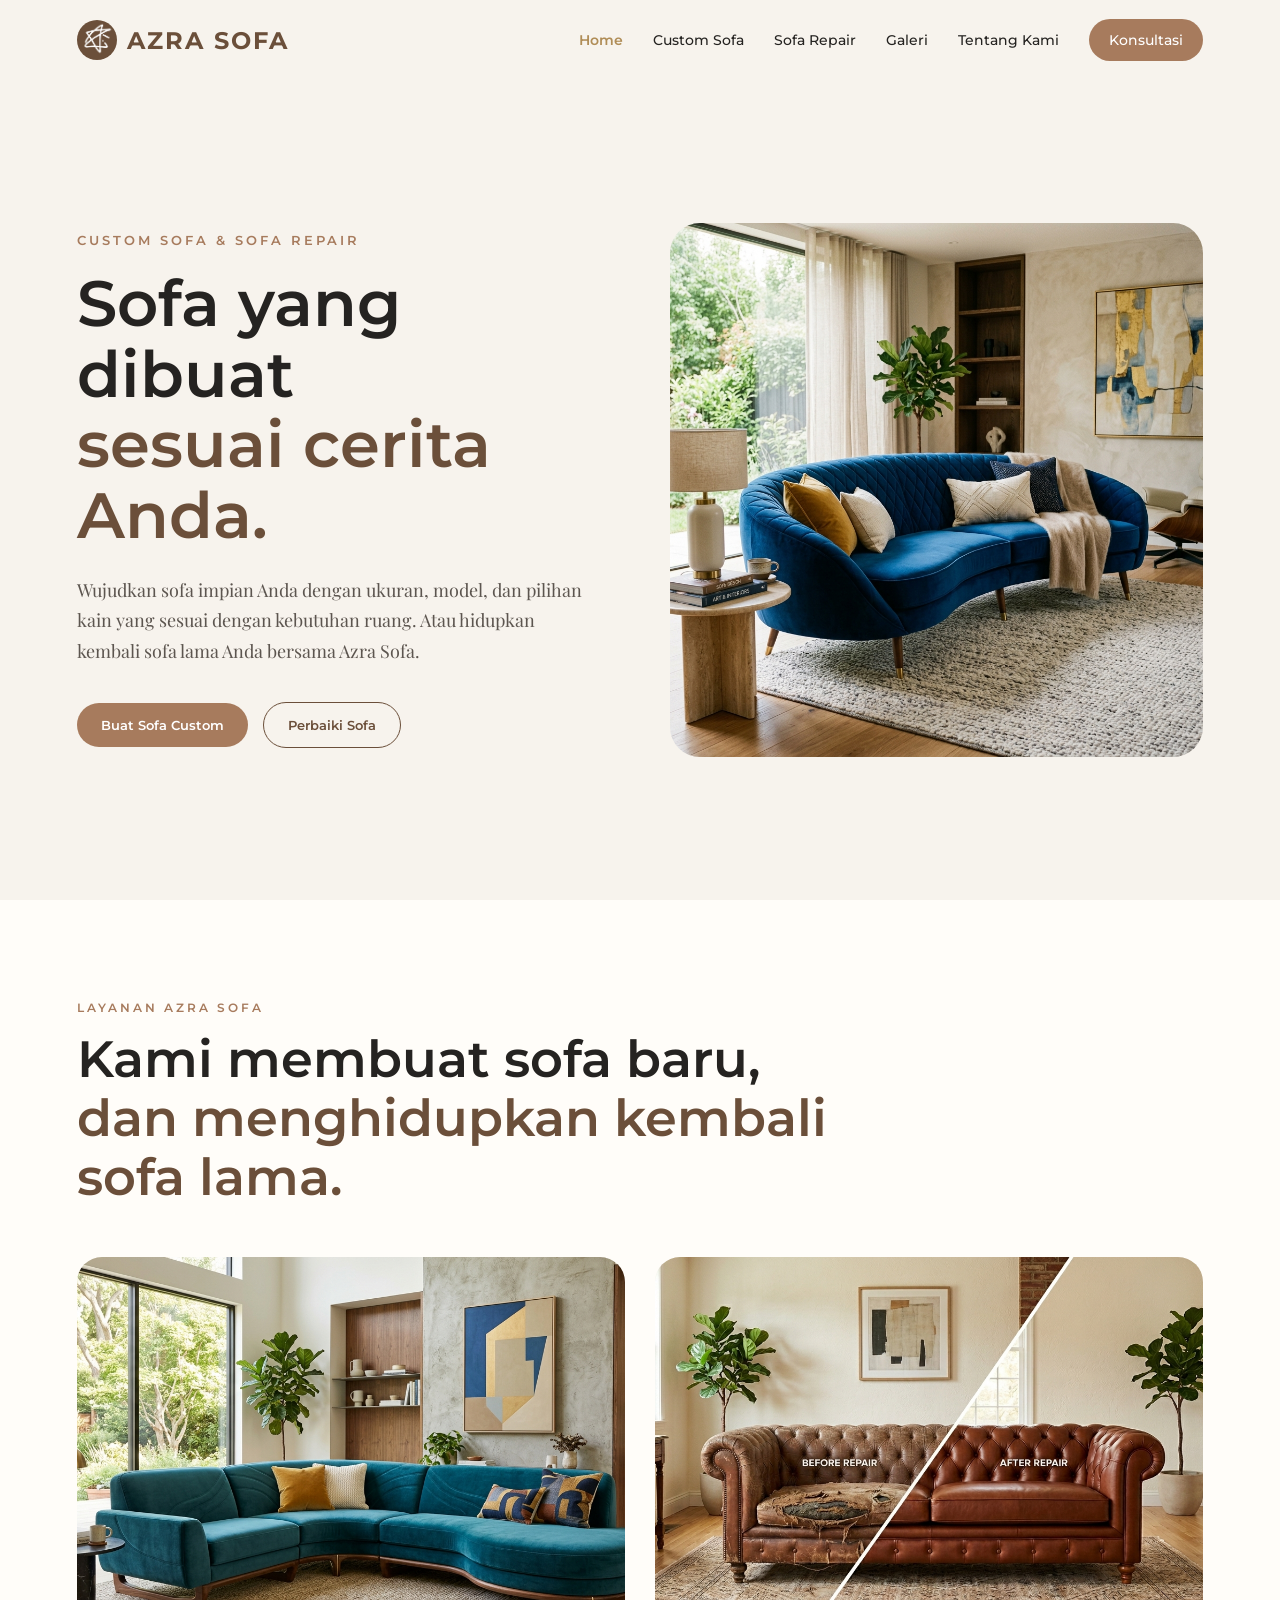
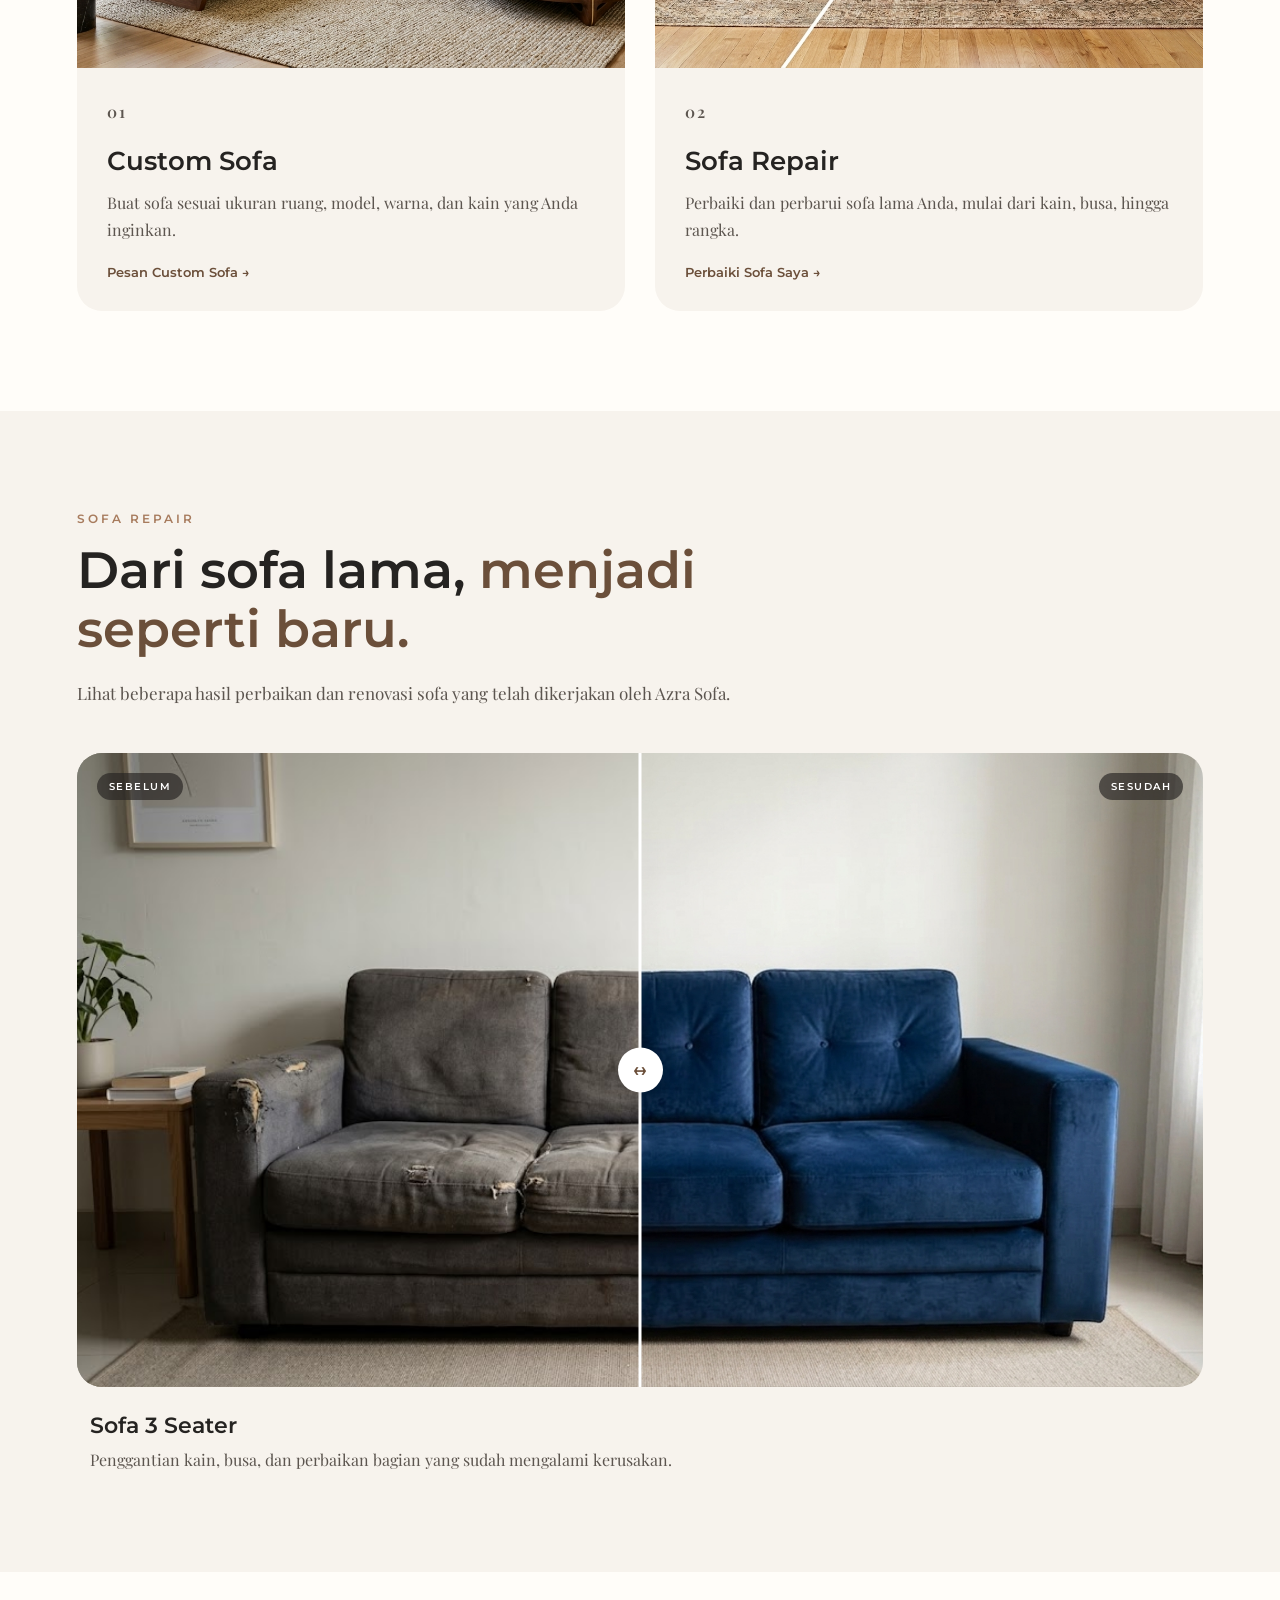
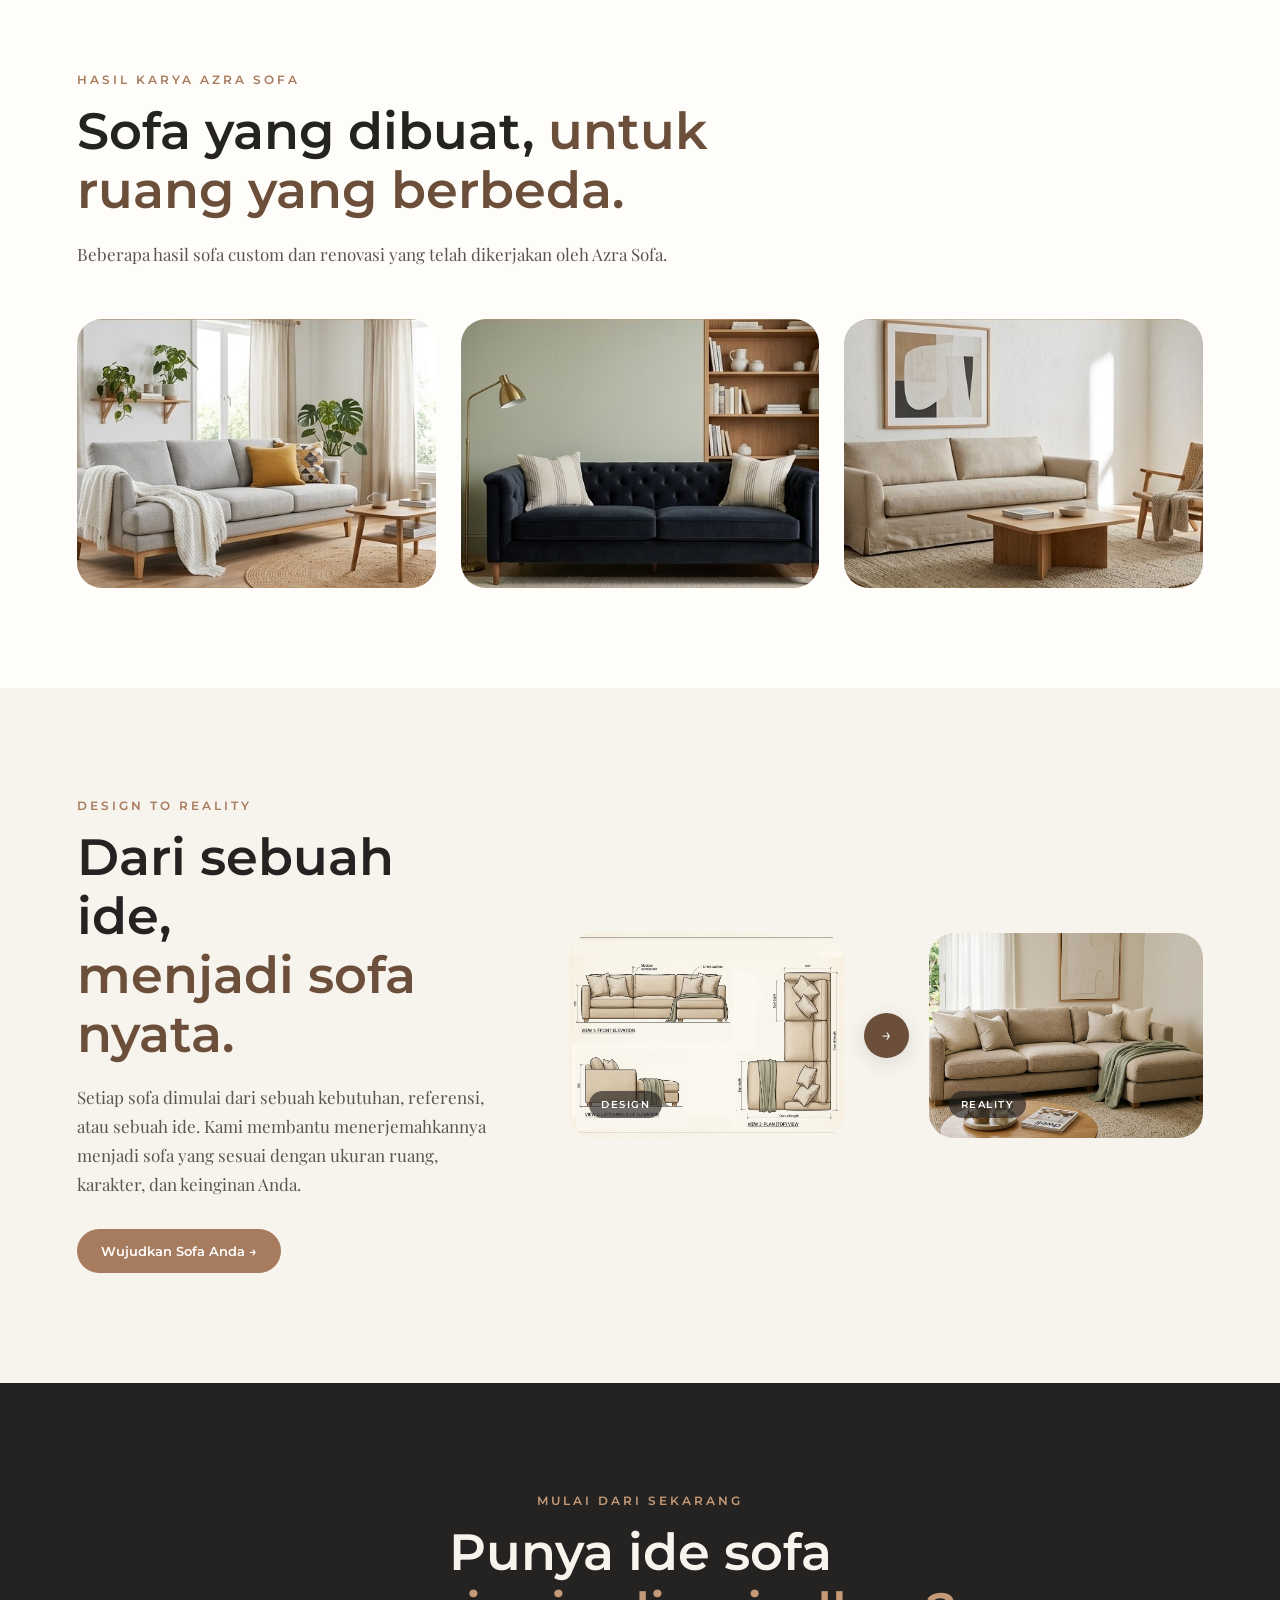
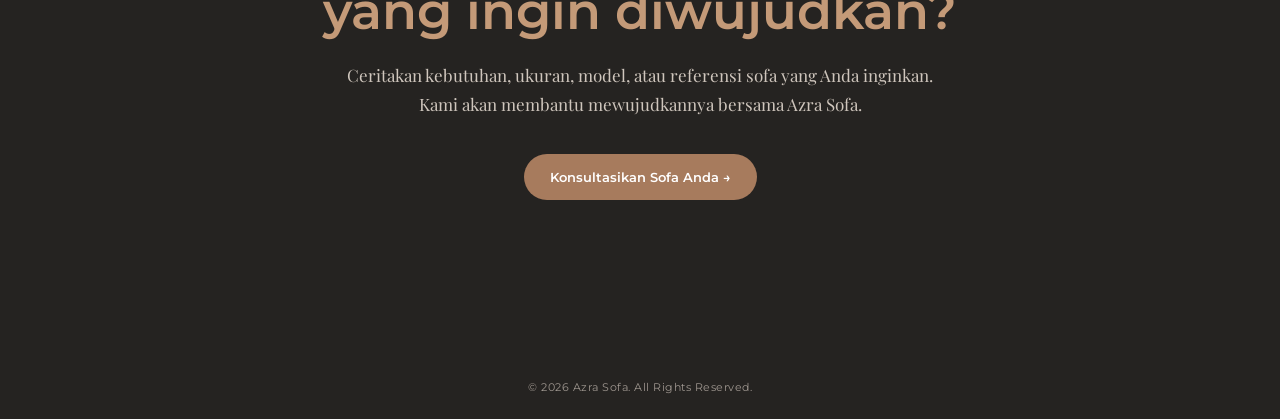
==== index.html @ 30b4fbf3 "Initial commit - Azra Sofa Web" ====
<!doctype html>
<html lang="en" data-bs-theme="dark">

<head>
    <meta charset="utf-8">
    <meta name="viewport" content="width=device-width, initial-scale=1">
    <title>AZRA SOFA</title>
    <link rel="preconnect" href="https://fonts.googleapis.com">
    <link rel="preconnect" href="https://fonts.gstatic.com" crossorigin>

    <link
        href="https://fonts.googleapis.com/css2?family=Montserrat:wght@400;500;600;700&family=Playfair+Display:wght@400;500;600&display=swap"
        rel="stylesheet">

    <link rel="stylesheet" href="css/style.css">
</head>

<body>
    <!-- Navigation Bar Start -->
    <nav class="navbar">

        <a href="index.html" class="logo">
            <img src="assets/image/logo/Azra Sofa logo.png" alt="AZRA SOFA Logo">
            AZRA SOFA
        </a>

        <div class="nav-menu">

            <a href="index.html">Home</a>

            <a href="custom.html">Custom Sofa</a>

            <a href="repair.html">Sofa Repair</a>

            <a href="gallery.html">Galeri</a>

            <a href="about.html">Tentang Kami</a>

            <a href="contact.html" class="btn-konsultasi">
                Konsultasi
            </a>

        </div>

        <button class="menu-toggle" aria-label="Buka menu">
            <span></span>
            <span></span>
            <span></span>
        </button>

    </nav>
    <!-- Navigation Bar End -->

    <!-- Content Start -->

    <!-- Hero SectionS tart -->
    <section class="hero">

        <div class="hero-content">

            <p class="hero-subtitle">CUSTOM SOFA & SOFA REPAIR</p>

            <h1>
                Sofa yang dibuat
                <span>sesuai cerita Anda.</span>
            </h1>

            <p class="hero-description">
                Wujudkan sofa impian Anda dengan ukuran, model,
                dan pilihan kain yang sesuai dengan kebutuhan ruang.
                Atau hidupkan kembali sofa lama Anda bersama Azra Sofa.
            </p>

            <div class="hero-buttons">
                <a href="custom.html" class="btn-primary">Buat Sofa Custom</a>
                <a href="repair.html" class="btn-secondary">Perbaiki Sofa</a>
            </div>

        </div>

        <div class="hero-image">
            <img src="assets/image/hero/hero1.jpg" alt="Sofa Custom Azra Sofa">
        </div>

    </section>
    <!-- Hero Section End -->

    <!-- Services Section Start -->

    <section class="services">

        <div class="services-heading">
            <p class="section-label">LAYANAN AZRA SOFA</p>

            <h2>
                Kami membuat sofa baru,
                <span>dan menghidupkan kembali sofa lama.</span>
            </h2>
        </div>

        <div class="services-container">

            <div class="service-card">
                <div class="service-image">
                    <img src="assets/image/custom-sofa/custom1.jpg" alt="Sofa Custom Azra Sofa">
                </div>

                <div class="service-content">
                    <p class="service-number">01</p>

                    <h3>Custom Sofa</h3>

                    <p>
                        Buat sofa sesuai ukuran ruang, model,
                        warna, dan kain yang Anda inginkan.
                    </p>

                    <a href="custom.html">Pesan Custom Sofa →</a>
                </div>
            </div>


            <div class="service-card">
                <div class="service-image">
                    <img src="assets/image/repair-sofa/repair1.jpg" alt="Perbaikan Sofa Azra Sofa">
                </div>

                <div class="service-content">
                    <p class="service-number">02</p>

                    <h3>Sofa Repair</h3>

                    <p>
                        Perbaiki dan perbarui sofa lama Anda,
                        mulai dari kain, busa, hingga rangka.
                    </p>

                    <a href="repair.html">Perbaiki Sofa Saya →</a>
                </div>
            </div>

        </div>

    </section>

    <!-- Services Section End -->

    <!-- Repair Section Start -->

    <section class="before-after">

        <div class="before-after-heading">

            <p class="section-label">SOFA REPAIR</p>

            <h2>
                Dari sofa lama,
                <span>menjadi seperti baru.</span>
            </h2>

            <p>
                Lihat beberapa hasil perbaikan dan renovasi
                sofa yang telah dikerjakan oleh Azra Sofa.
            </p>

        </div>


        <div class="before-after-container">

            <!-- Ukuran Foto 1024x570 -->
            <div class="before-after-slider">

                <!-- AFTER -->
                <img src="assets/image/repair-sofa/after/after1.jpg" alt="Sofa setelah diperbaiki" class="after-image">

                <!-- BEFORE -->
                <div class="before-image-container">

                    <img src="assets/image/repair-sofa/before/before1.jpg" alt="Sofa sebelum diperbaiki"
                        class="before-image">

                </div>

                <div class="before-label">
                    SEBELUM
                </div>

                <div class="after-label">
                    SESUDAH
                </div>

                <div class="slider-line">

                    <div class="slider-button">
                        ↔
                    </div>

                </div>

            </div>

            <div class="before-after-info">

                <h3>Sofa 3 Seater</h3>

                <p>
                    Penggantian kain, busa, dan perbaikan bagian
                    yang sudah mengalami kerusakan.
                </p>

            </div>

    </section>

    <!-- Repair Section End -->

    <!-- Portfolio Section Start -->

    <section class="portfolio">

        <div class="portfolio-heading">

            <p class="section-label">HASIL KARYA AZRA SOFA</p>

            <h2>
                Sofa yang dibuat,
                <span>untuk ruang yang berbeda.</span>
            </h2>

            <p>
                Beberapa hasil sofa custom dan renovasi
                yang telah dikerjakan oleh Azra Sofa.
            </p>

        </div>


        <div class="portfolio-container">

            <div class="portfolio-item">
                <img src="assets/image/portofolio/sofa1.jpg" alt="Sofa custom Azra Sofa">
            </div>

            <div class="portfolio-item">
                <img src="assets/image/portofolio/sofa2.jpg" alt="Sofa custom Azra Sofa">
            </div>

            <div class="portfolio-item">
                <img src="assets/image/portofolio/sofa3.jpg" alt="Sofa custom Azra Sofa">
            </div>

        </div>

        <!-- Portfolio Lightbox -->
        <div class="portfolio-lightbox">

            <button class="lightbox-close">&times;</button>

            <button class="lightbox-prev">&#10094;</button>

            <img class="lightbox-image" src="" alt="">

            <button class="lightbox-next">&#10095;</button>

        </div>
    </section>

    <!-- Portfolio Section End -->

    <!-- Design to Reality Section Start -->

    <section class="reality">

        <div class="reality-content">

            <p class="section-label">
                DESIGN TO REALITY
            </p>

            <h2>
                Dari sebuah ide,
                <span>menjadi sofa nyata.</span>
            </h2>

            <p class="reality-description">
                Setiap sofa dimulai dari sebuah kebutuhan, referensi,
                atau sebuah ide. Kami membantu menerjemahkannya menjadi
                sofa yang sesuai dengan ukuran ruang, karakter,
                dan keinginan Anda.
            </p>

            <a href="contact.html" class="reality-button">
                Wujudkan Sofa Anda →
            </a>

        </div>


        <div class="reality-visual">

            <div class="reality-image design-image">

                <img src="assets/image/custom-sofa/design/design1.jpg" alt="Desain sofa Azra Sofa">

                <span>DESIGN</span>

            </div>


            <div class="reality-arrow">
                →
            </div>


            <div class="reality-image result-image">

                <img src="assets/image/custom-sofa/reality/reality1.jpg" alt="Hasil sofa Azra Sofa">

                <span>REALITY</span>

            </div>

        </div>

    </section>

    <!-- Design to Reality Section End -->

    <!-- CTA Section Start -->

    <section class="cta">

        <div class="cta-content">

            <p class="section-label">
                MULAI DARI SEKARANG
            </p>

            <h2>
                Punya ide sofa
                <span>yang ingin diwujudkan?</span>
            </h2>

            <p>
                Ceritakan kebutuhan, ukuran, model, atau referensi
                sofa yang Anda inginkan. Kami akan membantu
                mewujudkannya bersama Azra Sofa.
            </p>

            <a href="contact.html" class="cta-button">
                Konsultasikan Sofa Anda →
            </a>

        </div>

    </section>

    <!-- CTA Section End -->

    <!-- Content End -->

    <!-- ================= FOOTER ================= -->

    <footer class="footer">

        <p>
            © 2026 Azra Sofa. All Rights Reserved.
        </p>

    </footer>

    <script src="js/script.js"></script>

    <button id="backToTop" aria-label="Kembali ke atas">
        ↑
    </button>

    <script src="js/main.js"></script>

    <script>
        const menuToggle = document.querySelector('.menu-toggle');
        const navMenu = document.querySelector('.nav-menu');

        menuToggle.addEventListener('click', () => {
            menuToggle.classList.toggle('active');
            navMenu.classList.toggle('active');
        });
    </script>

</body>

</html>
---- css/style.css ----
* {
  margin: 0;
  padding: 0;
  box-sizing: border-box;
}

body {
  font-family: Arial, sans-serif;
  background-color: #f7f3ed;
}

/* Navigation Bar Start */
.navbar {
  width: 100%;
  height: 80px;

  display: flex;
  align-items: center;
  justify-content: space-between;

  padding: 0 6%;
  background-color: #f7f3ed;

  font-family: 'Montserrat', sans-serif;
}

.logo {
  display: flex;
  align-items: center;
  gap: 10px;

  text-decoration: none;

  font-family: 'Montserrat', sans-serif;
  font-size: 24px;
  font-weight: 700;

  color: #6b4f3a;

  letter-spacing: 2px;

  cursor: pointer;
    transition: transform 0.3s ease, color 0.3s ease;

}

.logo:hover {
  color: #6b4f3a;
  transform: translateY(-2px);
    color: #a77b5d;
}

.logo img {
  width: 40px;
  height: 40px;
  object-fit: contain;
  background-color: #6b4f3a;
  border-radius: 50%;
  transition: transform 0.3s ease, box-shadow 0.3s ease;
}

.logo:hover img {
    transform: scale(1.08);
    box-shadow: 0 5px 15px rgba(107, 79, 58, 0.20);
}

.nav-menu {
  display: flex;
  align-items: center;
  gap: 30px;
}

.nav-menu a {
  text-decoration: none;
  color: #252321;
  font-family: 'Montserrat', sans-serif;
  font-size: 14px;
  font-weight: 500;
}

.nav-menu a.active {
  color: #b08d57;
  font-weight: 600;
}

.nav-menu a:hover {
  color: #a77b5d;
}

.btn-konsultasi {
  background-color: #a77b5d;
  color: white !important;

  padding: 12px 20px;
  border-radius: 25px;

  transition: 0.3s;
}

.nav-menu .btn-konsultasi.active {
  box-shadow: 0 0 0 2px #6b4f3a;
  background-color: #f7f3ed;
  color: #6b4f3a !important; 
}

.btn-konsultasi:not(.active):hover {
    background-color: #6b4f3a !important;
}

/* Navigation Bar End */

/* Content Start */

/* Hero Section Start */

.hero {
  min-height: calc(100vh - 80px);

  display: flex;
  align-items: center;
  justify-content: space-between;

  padding: 60px 6%;
  gap: 60px;

  background-color: #f7f3ed;
}

.hero-content {
  width: 50%;
  max-width: 600px;
}

.hero-subtitle {
  font-family: 'Montserrat', sans-serif;
  font-size: 13px;
  font-weight: 600;
  letter-spacing: 3px;
  color: #a77b5d;
  margin-bottom: 20px;
}

.hero h1 {
  font-family: 'Montserrat', sans-serif;
  font-size: clamp(42px, 5vw, 68px);
  line-height: 1.1;
  font-weight: 600;
  color: #252321;
  margin-bottom: 25px;
}

.hero h1 span {
  display: block;
  color: #6b4f3a;
}

.hero-description {
  font-family: 'Playfair Display', serif;
  font-size: 18px;
  line-height: 1.7;
  color: #5c554f;
  max-width: 520px;
  margin-bottom: 35px;
}

.hero-buttons {
  display: flex;
  align-items: center;
  gap: 15px;
}

.hero-buttons a {
  text-decoration: none;
  font-family: 'Montserrat', sans-serif;
  font-size: 13px;
  font-weight: 600;

  padding: 14px 24px;
  border-radius: 30px;

  transition: all 0.3s ease;
}

.btn-primary {
  background-color: #a77b5d;
  color: white;
}

.btn-primary:hover {
  background-color: #6b4f3a;
  transform: translateY(-3px);
}

.btn-secondary {
  border: 1px solid #6b4f3a;
  color: #6b4f3a;
}


.btn-secondary:hover {
  background-color: #6b4f3a;
  color: white;
  transform: translateY(-3px);
}

.hero-image {
  width: 50%;
  max-width: 600px;
}

.hero-image img {
  width: 100%;
  aspect-ratio: 1 / 1;
  object-fit: cover;
  display: block;
  border-radius: 30px;
  transition: transform 0.5s ease;
}

.hero-image img:hover {
  transform: scale(1.02);
}

/* Hero Section End */

/* Services Section Start */

.services {
  padding: 100px 6%;
  background-color: #fffdf9;
}

.services-heading {
  max-width: 750px;
  margin-bottom: 50px;
}

.section-label {
  font-family: 'Montserrat', sans-serif;
  font-size: 12px;
  font-weight: 600;
  letter-spacing: 3px;
  color: #a77b5d;
  margin-bottom: 15px;
}

.services-heading h2 {
  font-family: 'Montserrat', sans-serif;
  font-size: clamp(32px, 4vw, 52px);
  line-height: 1.15;
  font-weight: 600;
  color: #252321;
}

.services-heading h2 span {
  color: #6b4f3a;
}

.services-container {
  display: grid;
  grid-template-columns: repeat(2, 1fr);
  gap: 30px;
}

.service-card {
  background-color: #f7f3ed;
  border-radius: 25px;
  overflow: hidden;

  transition: transform 0.3s ease,
    box-shadow 0.3s ease;
}

.service-card:hover {
  transform: translateY(-5px);
  box-shadow: 0 15px 35px rgba(37, 35, 33, 0.08);
}

.service-image {
  width: 100%;
  aspect-ratio: 4 / 3;
  overflow: hidden;
}

.service-image img {
  width: 100%;
  height: 100%;
  object-fit: cover;
  display: block;
  transition: transform 0.5s ease;
}

.service-card:hover .service-image img {
  transform: scale(1.03);
}

.service-content {
  padding: 30px;
}

.service-number {
  font-family: 'Montserrat', sans-serif;
  font-size: 12px;
  font-weight: 600;
  color: #a77b5d;
  letter-spacing: 2px;
  margin-bottom: 10px;
}

.service-content h3 {
  font-family: 'Montserrat', sans-serif;
  font-size: 26px;
  font-weight: 600;
  color: #252321;
  margin-bottom: 12px;
}

.service-content p {
  font-family: 'Playfair Display', serif;
  font-size: 16px;
  line-height: 1.7;
  color: #5c554f;
  margin-bottom: 20px;
}

.service-content a {
  font-family: 'Montserrat', sans-serif;
  font-size: 13px;
  font-weight: 600;
  text-decoration: none;
  color: #6b4f3a;

  transition: color 0.3s ease;
}

.service-content a:hover {
  color: #a77b5d;
}

/* Services Section End */

/* Repair Section Start */
.before-after {
  padding: 100px 6%;
  background-color: #f7f3ed;
}

.before-after-heading {
  max-width: 700px;
  margin-bottom: 45px;
}

.before-after-heading h2 {
  font-family: 'Montserrat', sans-serif;
  font-size: clamp(32px, 4vw, 52px);
  line-height: 1.15;
  font-weight: 600;
  color: #252321;
  margin-bottom: 20px;
}

.before-after-heading h2 span {
  color: #6b4f3a;
}

.before-after-heading>p:last-child {
  font-family: 'Playfair Display', serif;
  font-size: 17px;
  line-height: 1.7;
  color: #5c554f;
}

/* ==================================================
   BEFORE & AFTER SLIDER
================================================== */

.before-after-slider {
  position: relative;
  width: 100%;
  aspect-ratio: 16 / 9;

  overflow: hidden;

  border-radius: 25px;

  cursor: ew-resize;
  touch-action: none;
  user-select: none;
}


/* ================= AFTER IMAGE ================= */

.before-after-slider > .after-image {
  position: absolute;

  top: 0;
  left: 0;

  width: 100%;
  height: 100%;

  object-fit: cover;

  display: block;

  z-index: 1;

  user-select: none;
  -webkit-user-drag: none;
  pointer-events: none;
}


/* ================= BEFORE CONTAINER ================= */

.before-image-container {
  position: absolute;

  top: 0;
  left: 0;

  width: 50%;
  height: 100%;

  overflow: hidden;

  z-index: 2;
}


/* ================= BEFORE IMAGE ================= */

.before-image-container .before-image {
  position: absolute;

  top: 0;
  left: 0;

  width: 100%;
  height: 100%;

  max-width: none;

  object-fit: cover;

  display: block;

  user-select: none;
  -webkit-user-drag: none;
  pointer-events: none;
}


/* ================= SLIDER LINE ================= */

.before-after-slider .slider-line {
  position: absolute;

  top: 0;

  left: 50%;

  width: 3px;
  height: 100%;

  background-color: white;

  transform: translateX(-50%);

  z-index: 10;

  pointer-events: none;
}


/* ================= SLIDER BUTTON ================= */

.before-after-slider .slider-button {
  position: absolute;

  top: 50%;
  left: 50%;

  width: 45px;
  height: 45px;

  display: flex;
  align-items: center;
  justify-content: center;

  transform: translate(-50%, -50%);

  background-color: white;

  color: #6b4f3a;

  border-radius: 50%;

  font-family: 'Montserrat', sans-serif;

  font-size: 18px;
  font-weight: 600;

  box-shadow:
    0 5px 20px rgba(0, 0, 0, 0.15);

  z-index: 11;

  pointer-events: none;
}

/* ================= BEFORE / AFTER LABEL ================= */

.before-after-slider .before-label,
.before-after-slider .after-label {
  position: absolute;

  top: 20px;

  padding: 7px 12px;

  background-color: rgba(37, 35, 33, 0.65);
  color: white;

  border-radius: 20px;

  font-family: 'Montserrat', sans-serif;
  font-size: 10px;
  font-weight: 600;

  letter-spacing: 1.5px;

  pointer-events: none;

  z-index: 20;
}


/* BEFORE */

.before-after-slider .before-label {
  left: 20px;
}


/* AFTER */

.before-after-slider .after-label {
  right: 20px;
}

.before-after-info {
  max-width: 1100px;
  margin: 25px auto 0;
}

.before-after-info h3 {
  font-family: 'Montserrat', sans-serif;
  font-size: 22px;
  font-weight: 600;
  color: #252321;
  margin-bottom: 8px;
}

.before-after-info p {
  font-family: 'Playfair Display', serif;
  font-size: 16px;
  line-height: 1.6;
  color: #5c554f;
}

/* Repair Section End */

/* Portfolio Section Start */

.portfolio {
  padding: 100px 6%;
  background-color: #fffdf9;
}

.portfolio-heading {
  max-width: 700px;
  margin-bottom: 50px;
}

.portfolio-heading h2 {
  font-family: 'Montserrat', sans-serif;
  font-size: clamp(32px, 4vw, 52px);
  line-height: 1.15;
  font-weight: 600;
  color: #252321;
  margin-bottom: 20px;
}

.portfolio-heading h2 span {
  color: #6b4f3a;
}

.portfolio-heading>p:last-child {
  font-family: 'Playfair Display', serif;
  font-size: 17px;
  line-height: 1.7;
  color: #5c554f;
}

.portfolio-container {
  display: grid;
  grid-template-columns: repeat(3, 1fr);
  gap: 25px;
}

.portfolio-item {
  overflow: hidden;
  border-radius: 25px;
  aspect-ratio: 4 / 3;
}

.portfolio-item img {
  width: 100%;
  height: 100%;
  object-fit: cover;
  display: block;

  transition: transform 0.5s ease;
}

.portfolio-item:hover img {
  transform: scale(1.05);
}

/* Portfolio Lightbox Start */

.portfolio-item {
  cursor: zoom-in;
}

.portfolio-lightbox {
  position: fixed;
  inset: 0;

  display: flex;
  align-items: center;
  justify-content: center;

  background-color: rgba(20, 18, 16, 0.92);

  opacity: 0;
  visibility: hidden;

  transition: opacity 0.3s ease,
    visibility 0.3s ease;

  z-index: 9999;
}

.portfolio-lightbox.active {
  opacity: 1;
  visibility: visible;
}

.lightbox-image {
  max-width: 85%;
  max-height: 85vh;

  object-fit: contain;

  border-radius: 15px;

  box-shadow: 0 20px 60px rgba(0, 0, 0, 0.35);
}

.lightbox-close,
.lightbox-prev,
.lightbox-next {
  position: absolute;

  border: none;
  background: none;

  color: white;

  cursor: pointer;

  font-family: Arial, sans-serif;

  transition: transform 0.2s ease,
    opacity 0.2s ease;
}

.lightbox-close:hover,
.lightbox-prev:hover,
.lightbox-next:hover {
  transform: scale(1.15);
  opacity: 0.8;
}

.lightbox-close {
  top: 25px;
  right: 35px;

  font-size: 42px;
  font-weight: 300;
}

.lightbox-prev {
  left: 30px;

  font-size: 40px;
}

.lightbox-next {
  right: 30px;

  font-size: 40px;
}

/* Portfolio Lightbox End */

/* Portfolio Section End */

/* ==========================================
   DESIGN TO REALITY SECTION
========================================== */

.reality {
  padding: 110px 6%;

  display: flex;
  align-items: center;
  justify-content: space-between;

  gap: 70px;

  background-color: #f7f3ed;
}


/* ================= CONTENT ================= */

.reality-content {
  width: 40%;
  max-width: 500px;
}

.reality-content h2 {
  font-family: 'Montserrat', sans-serif;

  font-size: clamp(32px, 4vw, 52px);

  line-height: 1.15;

  font-weight: 600;

  color: #252321;

  margin-bottom: 20px;
}

.reality-content h2 span {
  display: block;
  color: #6b4f3a;
}

.reality-description {
  font-family: 'Playfair Display', serif;

  font-size: 17px;

  line-height: 1.7;

  color: #5c554f;

  margin-bottom: 30px;
}


/* ================= BUTTON ================= */

.reality-button {
  display: inline-block;

  padding: 14px 24px;

  background-color: #a77b5d;

  color: white;

  border-radius: 30px;

  text-decoration: none;

  font-family: 'Montserrat', sans-serif;

  font-size: 13px;

  font-weight: 600;

  transition:
    background-color 0.3s ease,
    transform 0.3s ease;
}

.reality-button:hover {
  background-color: #6b4f3a;

  transform: translateY(-3px);
}


/* ================= VISUAL ================= */

.reality-visual {
  width: 60%;

  display: flex;

  align-items: center;

  justify-content: center;

  gap: 20px;
}


/* ================= IMAGE ================= */

.reality-image {
  position: relative;

  width: 45%;

  aspect-ratio: 4 / 3;

  overflow: hidden;

  border-radius: 25px;
}

.reality-image img {
  width: 100%;
  height: 100%;

  object-fit: cover;

  display: block;

  transition: transform 0.5s ease;
}

.reality-image:hover img {
  transform: scale(1.05);
}


/* ================= LABEL ================= */

.reality-image span {
  position: absolute;

  left: 20px;
  bottom: 20px;

  padding: 7px 12px;

  background-color: rgba(37, 35, 33, 0.65);

  color: white;

  border-radius: 20px;

  font-family: 'Montserrat', sans-serif;

  font-size: 10px;

  font-weight: 600;

  letter-spacing: 1.5px;
}


/* ================= ARROW ================= */

.reality-arrow {
  display: flex;

  align-items: center;
  justify-content: center;

  width: 45px;
  height: 45px;

  flex-shrink: 0;

  border-radius: 50%;

  background-color: #6b4f3a;

  color: white;

  font-family: 'Montserrat', sans-serif;

  font-size: 18px;

  box-shadow:
    0 5px 20px rgba(37, 35, 33, 0.12);
}


/* ==========================================
   DESIGN TO REALITY — TABLET
========================================== */

@media (max-width: 900px) {

  .reality {
    gap: 40px;
  }

  .reality-content {
    width: 45%;
  }

  .reality-visual {
    width: 55%;
    gap: 12px;
  }

  .reality-arrow {
    width: 38px;
    height: 38px;

    font-size: 15px;
  }

}


/* ==========================================
   DESIGN TO REALITY — MOBILE
========================================== */

@media (max-width: 768px) {

  .reality {
    flex-direction: column;

    padding: 80px 6%;

    gap: 45px;

    text-align: center;
  }

  .reality-content {
    width: 100%;

    max-width: 600px;
  }

  .reality-description {
    margin-left: auto;
    margin-right: auto;
  }

  .reality-button {
    margin-top: 5px;
  }


  /* Visual menjadi vertikal */

  .reality-visual {
    width: 100%;

    flex-direction: column;

    gap: 18px;
  }

  .reality-image {
    width: 100%;

    max-width: 600px;

    aspect-ratio: 4 / 3;
  }


  /* Panah menjadi vertikal */

  .reality-arrow {
    transform: rotate(90deg);

    width: 40px;
    height: 40px;

    font-size: 16px;
  }

}

/* ==========================================
   CTA SECTION
========================================== */

.cta {
  padding: 110px 6%;

  display: flex;
  align-items: center;
  justify-content: center;

  text-align: center;

  background-color: #252321;
}

.cta-content {
  width: 100%;
  max-width: 750px;
}


/* ================= LABEL ================= */

.cta .section-label {
  color: #c49a78;
}


/* ================= HEADING ================= */

.cta h2 {
  font-family: 'Montserrat', sans-serif;

  font-size: clamp(34px, 4vw, 56px);

  line-height: 1.15;

  font-weight: 600;

  color: #f7f3ed;

  margin-bottom: 20px;
}

.cta h2 span {
  display: block;

  color: #c49a78;
}


/* ================= DESCRIPTION ================= */

.cta p:not(.section-label) {
  max-width: 600px;

  margin: 0 auto 35px;

  font-family: 'Playfair Display', serif;

  font-size: 17px;

  line-height: 1.7;

  color: #cfc6bd;
}


/* ================= BUTTON ================= */

.cta-button {
  display: inline-block;

  padding: 15px 26px;

  background-color: #a77b5d;

  color: white;

  border-radius: 30px;

  text-decoration: none;

  font-family: 'Montserrat', sans-serif;

  font-size: 13px;

  font-weight: 600;

  transition:
    background-color 0.3s ease,
    transform 0.3s ease,
    box-shadow 0.3s ease;
}

.cta-button:hover {
  background-color: #c49a78;

  transform: translateY(-3px);

  box-shadow:
    0 10px 25px rgba(0, 0, 0, 0.25);
}


/* ==========================================
   CTA — MOBILE
========================================== */

@media (max-width: 768px) {

  .cta {
    padding: 85px 6%;
  }

  .cta h2 {
    font-size: clamp(32px, 8vw, 42px);
  }

  .cta p:not(.section-label) {
    font-size: 16px;
  }

  .cta-button {
    padding: 14px 23px;
  }

}

/* Content End */
/* ================= BACK TO TOP ================= */

/* ================= BACK TO TOP ================= */



/* Mobile */

@media (max-width: 600px) {

  .back-to-top {
    right: 20px;
    bottom: 20px;

    width: 44px;
    height: 44px;

    font-size: 18px;
  }

}

@media (max-width: 768px) {

  .hero {
    flex-direction: column;
    padding: 50px 6%;
    gap: 40px;
    text-align: center;
  }

  .hero-content {
    width: 100%;
  }

  .hero-description {
    margin-left: auto;
    margin-right: auto;
  }

  .hero-buttons {
    justify-content: center;
    flex-wrap: wrap;
  }

  .hero-image {
    width: 100%;
    max-width: 500px;
  }

  .service-card:hover .service-image img {
    transform: scale(1.03);
  }

  .service-content {
    padding: 30px;
  }

  .service-number {
    font-family: 'Montserrat', sans-serif;
    font-size: 12px;
    font-weight: 600;
    color: #a77b5d;
    letter-spacing: 2px;
    margin-bottom: 10px;
  }

  .service-content h3 {
    font-family: 'Montserrat', sans-serif;
    font-size: 26px;
    font-weight: 600;
    color: #252321;
    margin-bottom: 12px;
  }

  .service-content p {
    font-family: 'Playfair Display', serif;
    font-size: 16px;
    line-height: 1.7;
    color: #5c554f;
    margin-bottom: 20px;
  }

  .service-content a {
    font-family: 'Montserrat', sans-serif;
    font-size: 13px;
    font-weight: 600;
    text-decoration: none;
    color: #6b4f3a;

    transition: color 0.3s ease;
  }

  .service-content a:hover {
    color: #a77b5d;
  }

}

#backToTop {
  position: fixed !important;

  right: 30px !important;
  bottom: 30px !important;

  width: 48px !important;
  height: 48px !important;

  display: flex !important;
  align-items: center !important;
  justify-content: center !important;

  padding: 0 !important;
  margin: 0 !important;

  border: none !important;
  border-radius: 50% !important;

  background-color: #6b4f3a !important;
  color: #ffffff !important;

  font-family: 'Montserrat', sans-serif;
  font-size: 20px !important;
  font-weight: 500;

  cursor: pointer;

  opacity: 0;
  visibility: hidden;

  transform: translateY(15px);

  transition:
    opacity 0.3s ease,
    visibility 0.3s ease,
    transform 0.3s ease,
    background-color 0.3s ease;

  z-index: 99999 !important;
}

/* ==================================================
   FOOTER
================================================== */

.footer {

    padding: 70px 6% 25px;

    background-color: #252321;

    color: #f7f3ed;

}


.footer-content {

    display: grid;

    grid-template-columns:
        1fr
        1fr
        1.5fr;

    gap: 50px;

    max-width: 1200px;

    margin: 0 auto;

    padding-bottom: 50px;

}


/* ================= BRAND ================= */

.footer-logo {

    display: inline-block;

    margin-bottom: 10px;

    font-family: 'Montserrat', sans-serif;

    font-size: 22px;

    font-weight: 700;

    letter-spacing: 2px;

    color: #f7f3ed;

    text-decoration: none;

    transition:
        color 0.3s ease,
        transform 0.3s ease;

}


.footer-logo:hover {

    color: #c49a78;

    transform: translateY(-2px);

}


.footer-brand p {

    margin: 0;

    font-family: 'Playfair Display', serif;

    font-size: 14px;

    color: #cfc6bd;

}


/* ================= DESCRIPTION ================= */

.footer-description p {

    max-width: 300px;

    margin: 0;

    font-family: 'Playfair Display', serif;

    font-size: 15px;

    line-height: 1.7;

    color: #cfc6bd;

}


/* ================= LINKS ================= */

.footer-links {

    display: flex;

    justify-content: flex-end;

    align-items: center;

    flex-wrap: wrap;

    gap: 18px 25px;

}


.footer-links a {

    font-family: 'Montserrat', sans-serif;

    font-size: 11px;

    font-weight: 500;

    color: #cfc6bd;

    text-decoration: none;

    transition:
        color 0.3s ease;

}


.footer-links a:hover {

    color: #c49a78;

}


/* ================= BOTTOM ================= */

.footer-bottom {

    max-width: 1200px;

    margin: 0 auto;

    padding-top: 25px;

    border-top: 1px solid rgba(207, 198, 189, 0.15);

    text-align: center;

}


.footer-bottom p {

    margin: 0;

    font-family: 'Montserrat', sans-serif;

    font-size: 11px;

    letter-spacing: 0.5px;

    color: #9e968f;

}


/* ==================================================
   FOOTER — MOBILE
================================================== */

@media (max-width: 768px) {

    .footer {

        padding: 60px 6% 25px;

    }


    .footer-content {

        grid-template-columns: 1fr;

        gap: 35px;

        padding-bottom: 40px;

        text-align: center;

    }


    .footer-description p {

        max-width: 400px;

        margin: 0 auto;

    }


    .footer-links {

        justify-content: center;

        gap: 16px 20px;

    }

}
/* ==================================================
   BACK TO TOP
================================================== */

#backToTop {
    position: fixed !important;

    right: 30px !important;
    bottom: 30px !important;

    width: 48px !important;
    height: 48px !important;

    display: flex !important;
    align-items: center !important;
    justify-content: center !important;

    padding: 0 !important;
    margin: 0 !important;

    border: none !important;
    border-radius: 50% !important;

    background-color: #6b4f3a !important;
    color: #ffffff !important;

    font-family: 'Montserrat', sans-serif;
    font-size: 20px !important;
    font-weight: 500;

    cursor: pointer;

    opacity: 0;
    visibility: hidden;

    transform: translateY(15px);

    transition:
        opacity 0.3s ease,
        visibility 0.3s ease,
        transform 0.3s ease,
        background-color 0.3s ease;

    z-index: 99999 !important;
}


/* ================= SHOW ================= */

#backToTop.show {
    opacity: 1;
    visibility: visible;
    transform: translateY(0);
}


/* ================= HOVER ================= */

#backToTop:hover {
    background-color: #a77b5d !important;
    transform: translateY(-3px);
}


/* ================= CTA MODE ================= */

#backToTop.cta-mode {
    background-color: #f7f3ed !important;
    color: #6b4f3a !important;
}


/* ================= CTA MODE HOVER ================= */

#backToTop.cta-mode:hover {
    background-color: #a77b5d !important;
    color: #ffffff !important;
}


/* ================= MOBILE ================= */

@media (max-width: 600px) {

    #backToTop {
        right: 20px !important;
        bottom: 20px !important;

        width: 44px !important;
        height: 44px !important;

        font-size: 18px !important;
    }

}

@media (max-width: 600px) {

  .custom-hero {
    text-align: center;
  }

  .custom-hero-content p {
    margin-left: auto;
    margin-right: auto;
  }

  .custom-hero .hero-buttons {
    justify-content: center;

    flex-wrap: wrap;
  }

  .options-grid {
    grid-template-columns: 1fr;
  }

  .option-card {
    padding: 30px;
  }

  .custom-cta {
    padding: 80px 6%;
  }

}

/* ================================
   RESPONSIVE NAVBAR
================================ */

.menu-toggle {
    display: none;
    width: 42px;
    height: 42px;
    padding: 8px;
    border: none;
    background: transparent;
    cursor: pointer;

    flex-direction: column;
    justify-content: center;
    align-items: center;
    gap: 5px;
}

.menu-toggle span {
    display: block;
    width: 24px;
    height: 2px;
    background-color: #6b4f3a;
    border-radius: 2px;
    transition: all 0.3s ease;
}


/* ================================
   TABLET
================================ */

@media (max-width: 900px) {

    .navbar {
        padding: 0 4%;
    }

    .nav-menu {
        gap: 18px;
    }

    .nav-menu a {
        font-size: 13px;
    }

    .logo {
        font-size: 20px;
    }

}


/* ================================
   MOBILE
================================ */

@media (max-width: 768px) {

    .navbar {
        height: 70px;
        padding: 0 5%;
        position: relative;
    }

    .logo {
        font-size: 20px;
        letter-spacing: 1.5px;
        gap: 8px;
    }

    .logo img {
        width: 36px;
        height: 36px;
    }

    /* Hamburger muncul */
    .menu-toggle {
        display: flex;
        position: relative;
        z-index: 1001;
    }

    /* Menu disembunyikan */
    .nav-menu {
        position: absolute;
        top: 70px;
        left: 0;
        width: 100%;

        display: flex;
        flex-direction: column;
        align-items: center;

        gap: 0;

        background-color: #f7f3ed;

        padding: 15px 5% 25px;

        box-shadow: 0 8px 20px rgba(0, 0, 0, 0.08);

        opacity: 0;
        visibility: hidden;
        transform: translateY(-10px);

        transition:
            opacity 0.3s ease,
            visibility 0.3s ease,
            transform 0.3s ease;

        z-index: 1000;
    }

    /* Menu ketika dibuka */
    .nav-menu.active {
        opacity: 1;
        visibility: visible;
        transform: translateY(0);
    }

    .nav-menu a {
        width: 100%;
        padding: 13px 10px;
        text-align: center;
        font-size: 14px;
    }

    /* Tombol konsultasi */
    .nav-menu .btn-konsultasi {
        width: auto;
        margin-top: 8px;
        padding: 11px 22px;
    }


    /* Animasi hamburger menjadi X */

    .menu-toggle.active span:nth-child(1) {
        transform: translateY(7px) rotate(45deg);
    }

    .menu-toggle.active span:nth-child(2) {
        opacity: 0;
    }

    .menu-toggle.active span:nth-child(3) {
        transform: translateY(-7px) rotate(-45deg);
    }

}

/* ================= FOOTER TEXT CENTER ================= */

.footer {
    text-align: center;
}

.footer > p {
    margin: 0;
    text-align: center;

    font-family: 'Montserrat', sans-serif;
    font-size: 11px;
    letter-spacing: 0.5px;
    color: #9e968f;
}
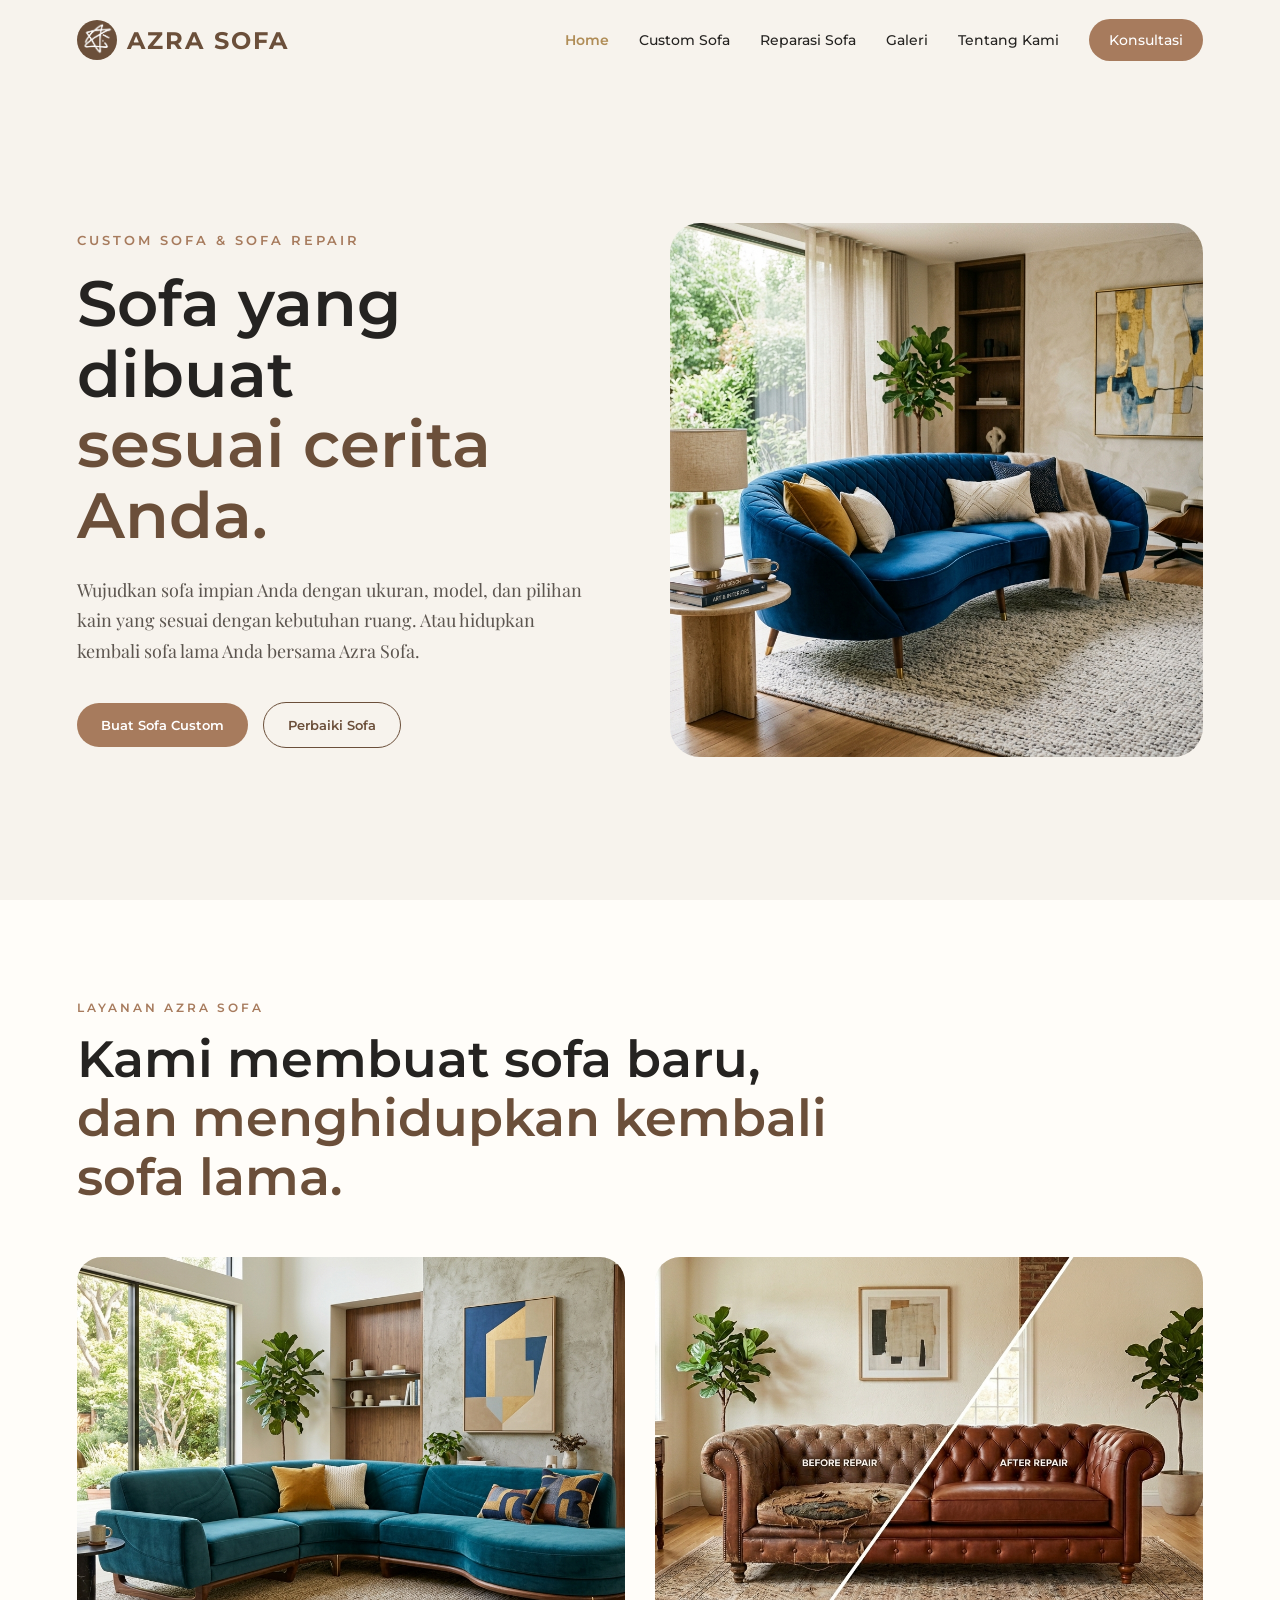
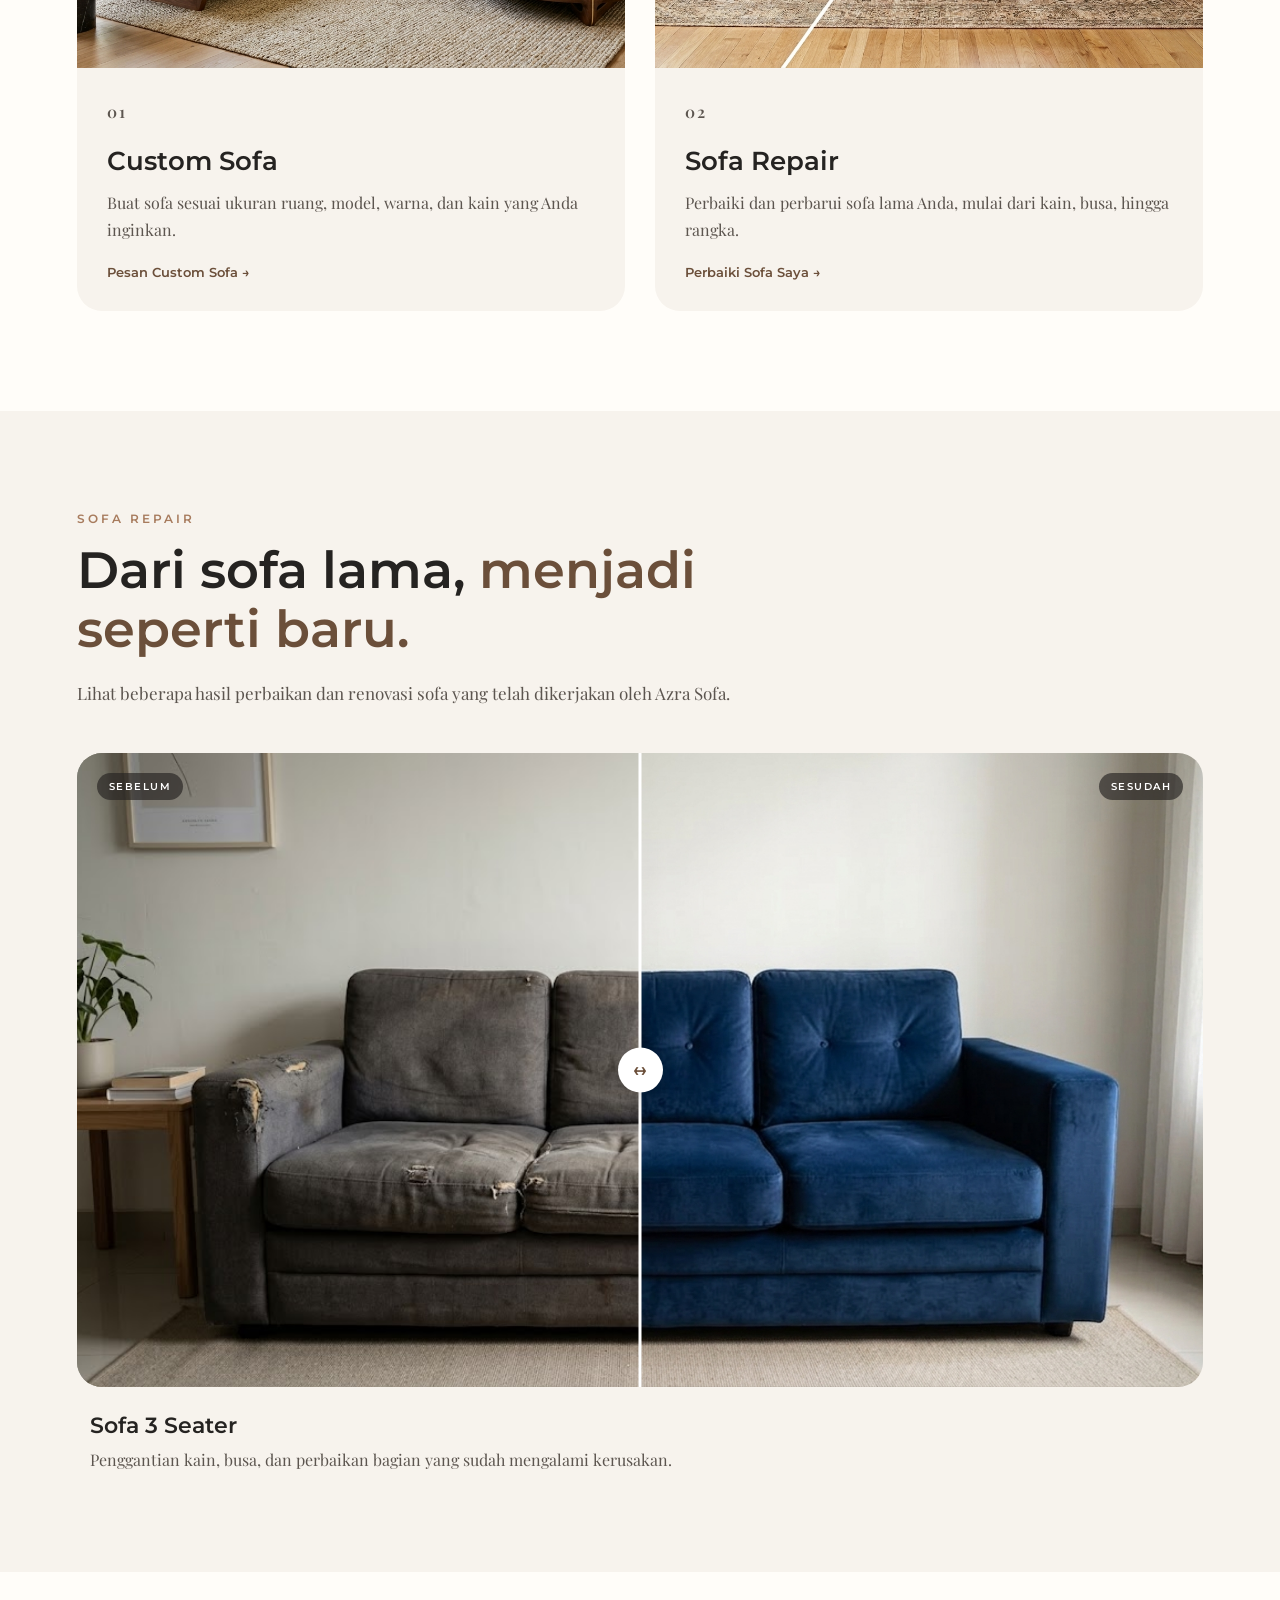
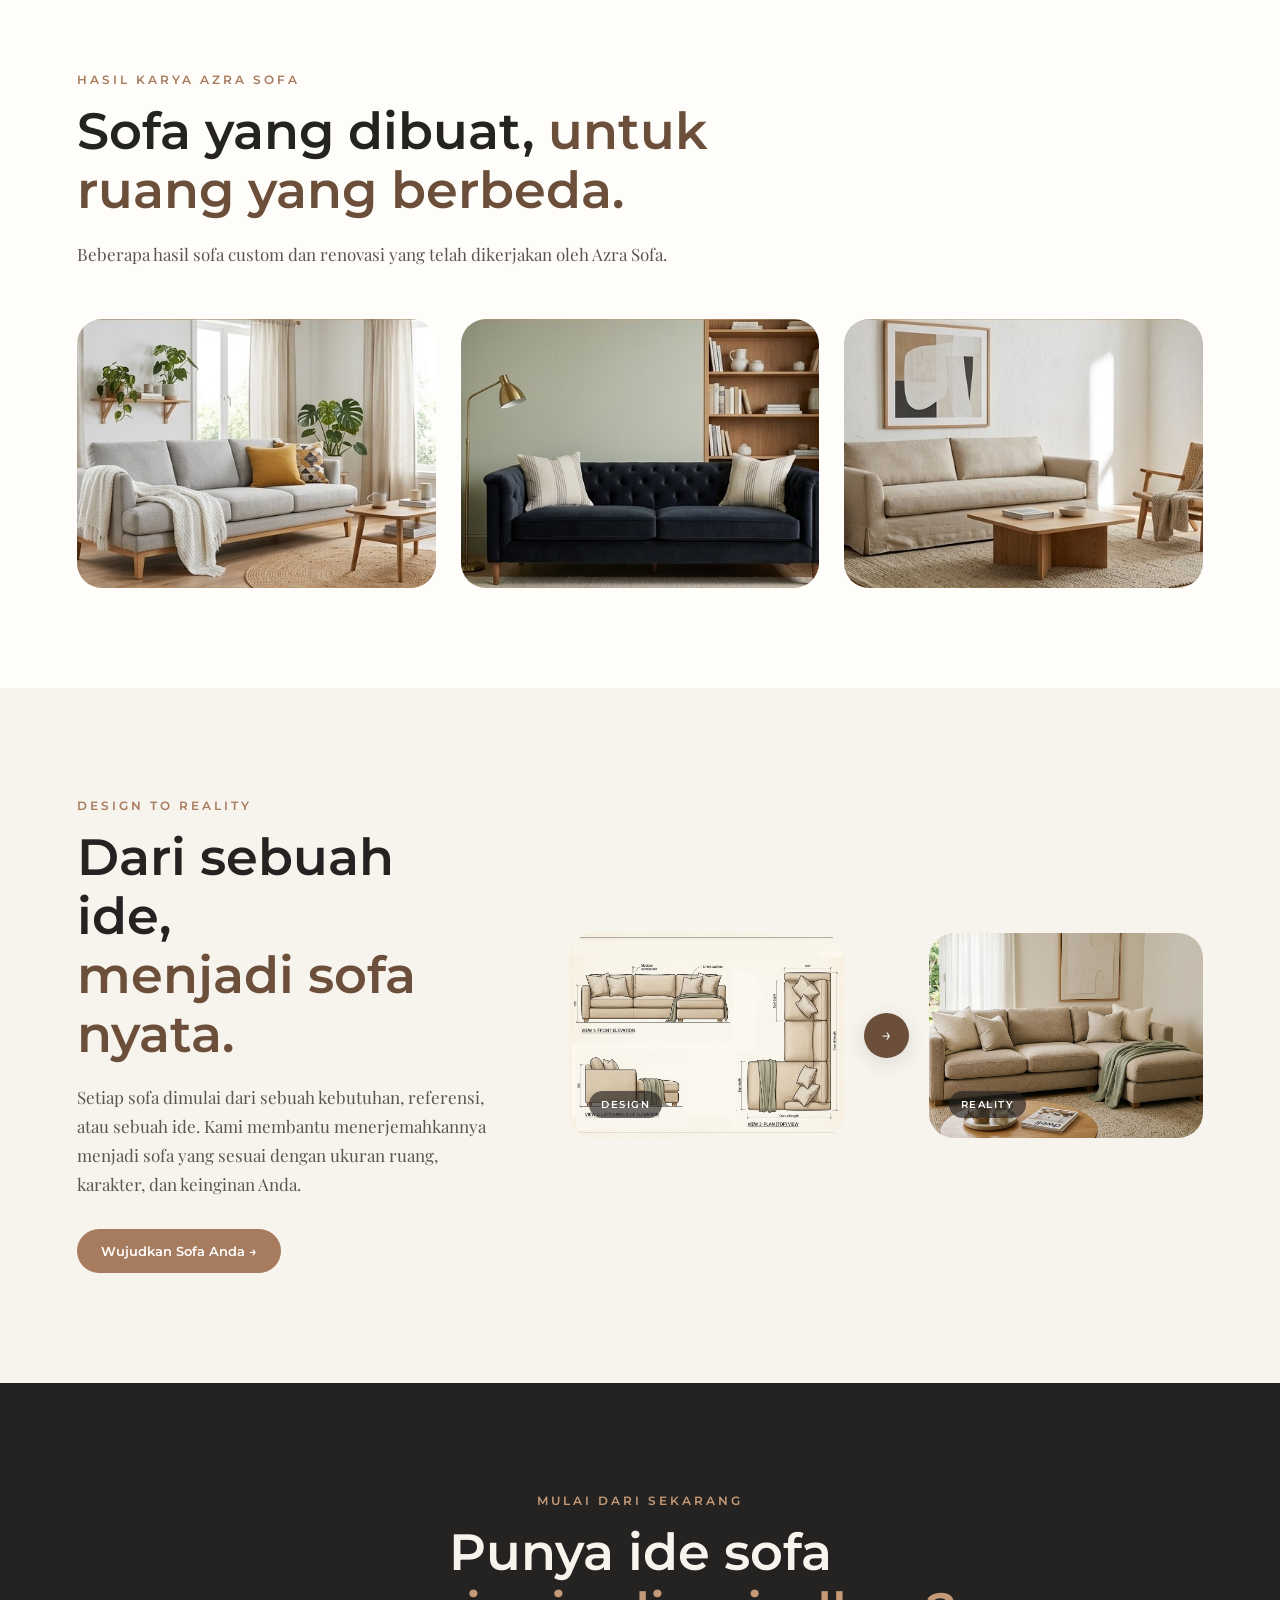
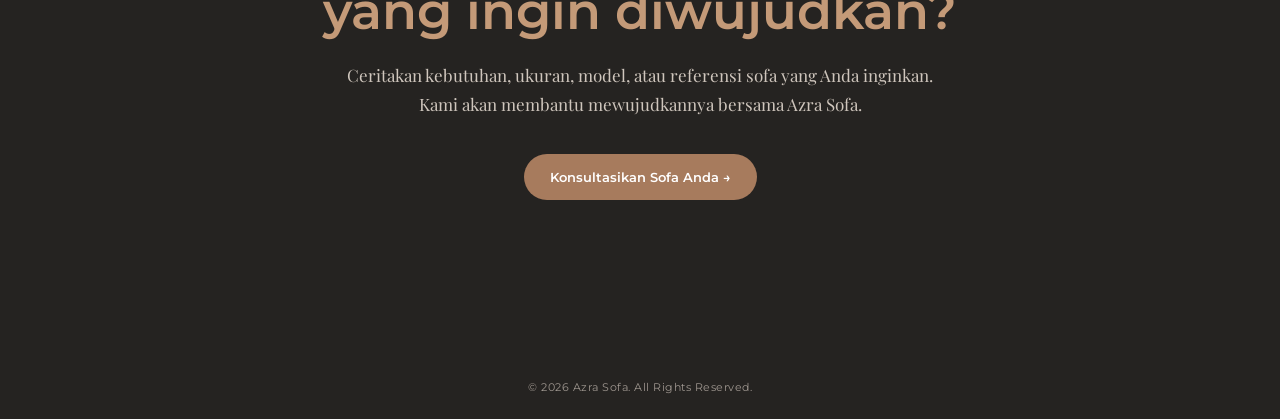
==== commit 8e5ce797: "Update Navbar Menu" ====
--- a/index.html
+++ b/index.html
@@ -30,7 +30,7 @@
 
             <a href="custom.html">Custom Sofa</a>
 
-            <a href="repair.html">Sofa Repair</a>
+            <a href="repair.html">Reparasi Sofa</a>
 
             <a href="gallery.html">Galeri</a>
 
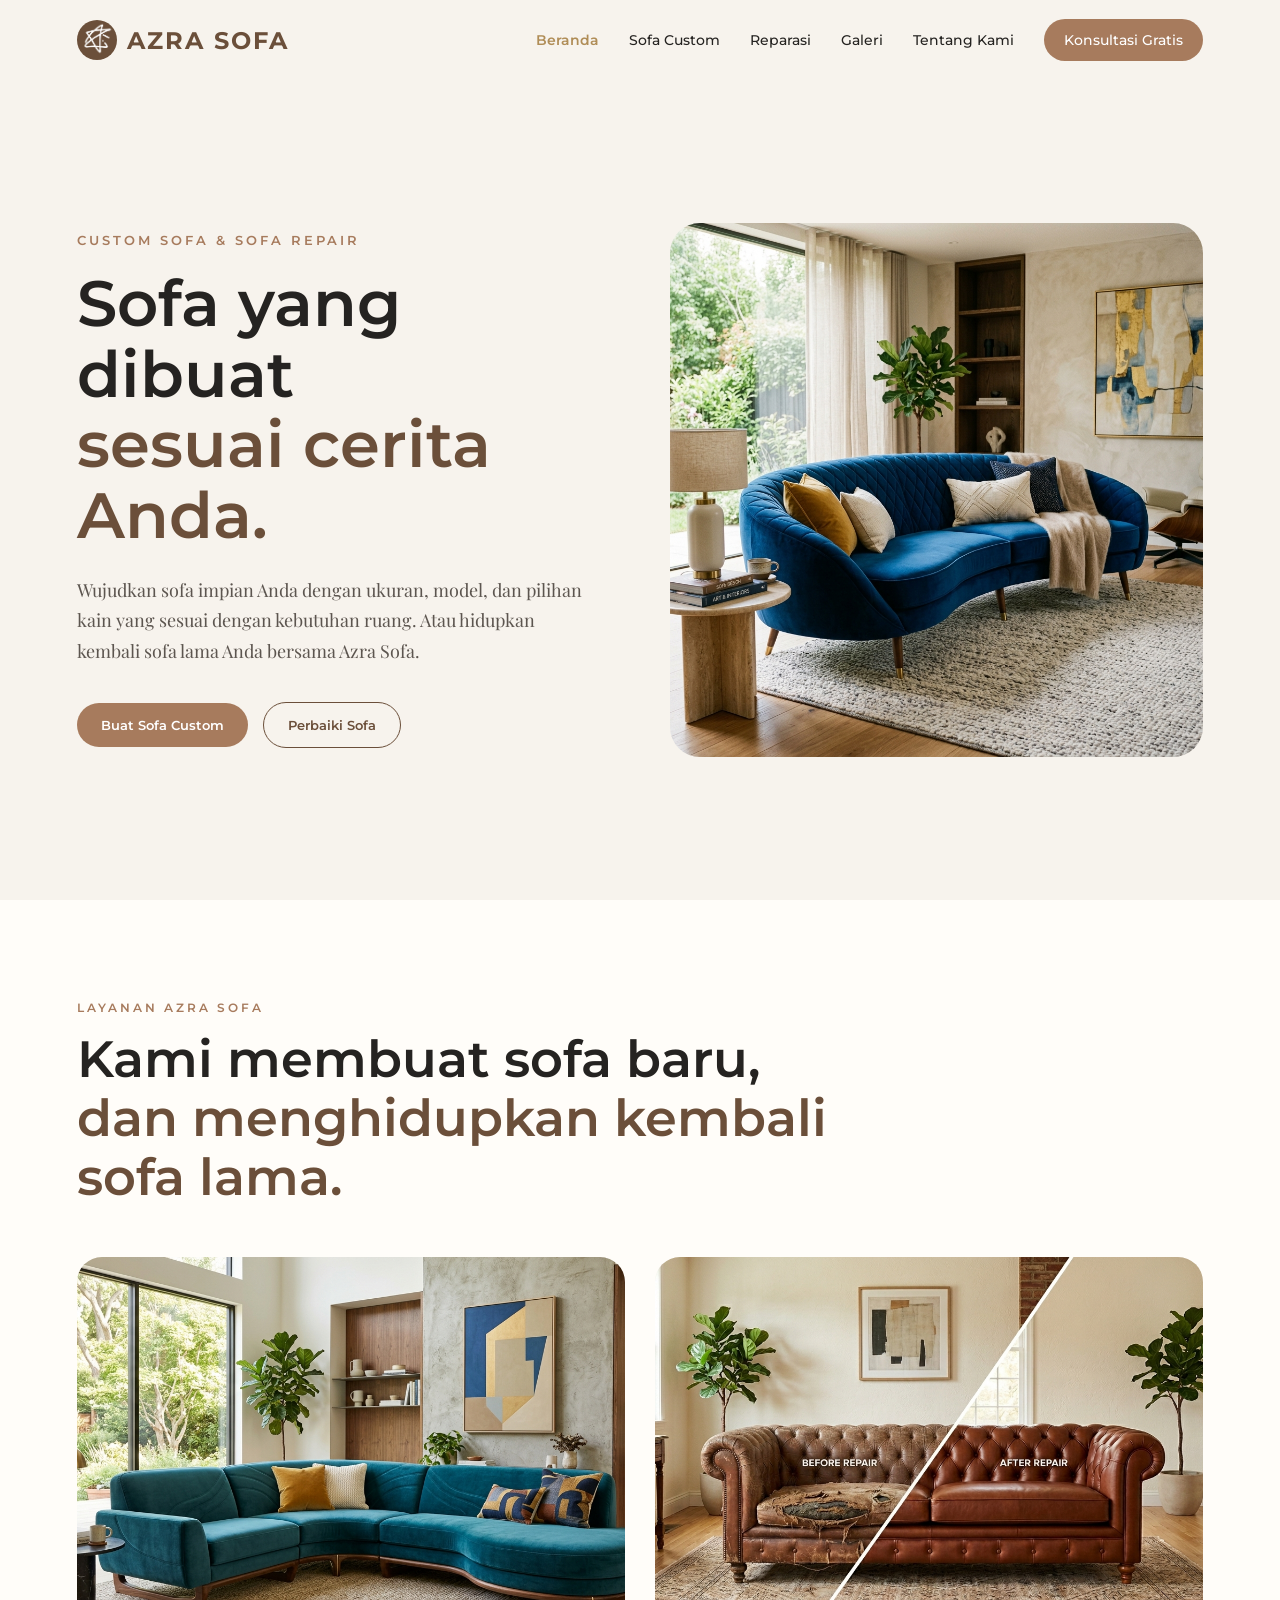
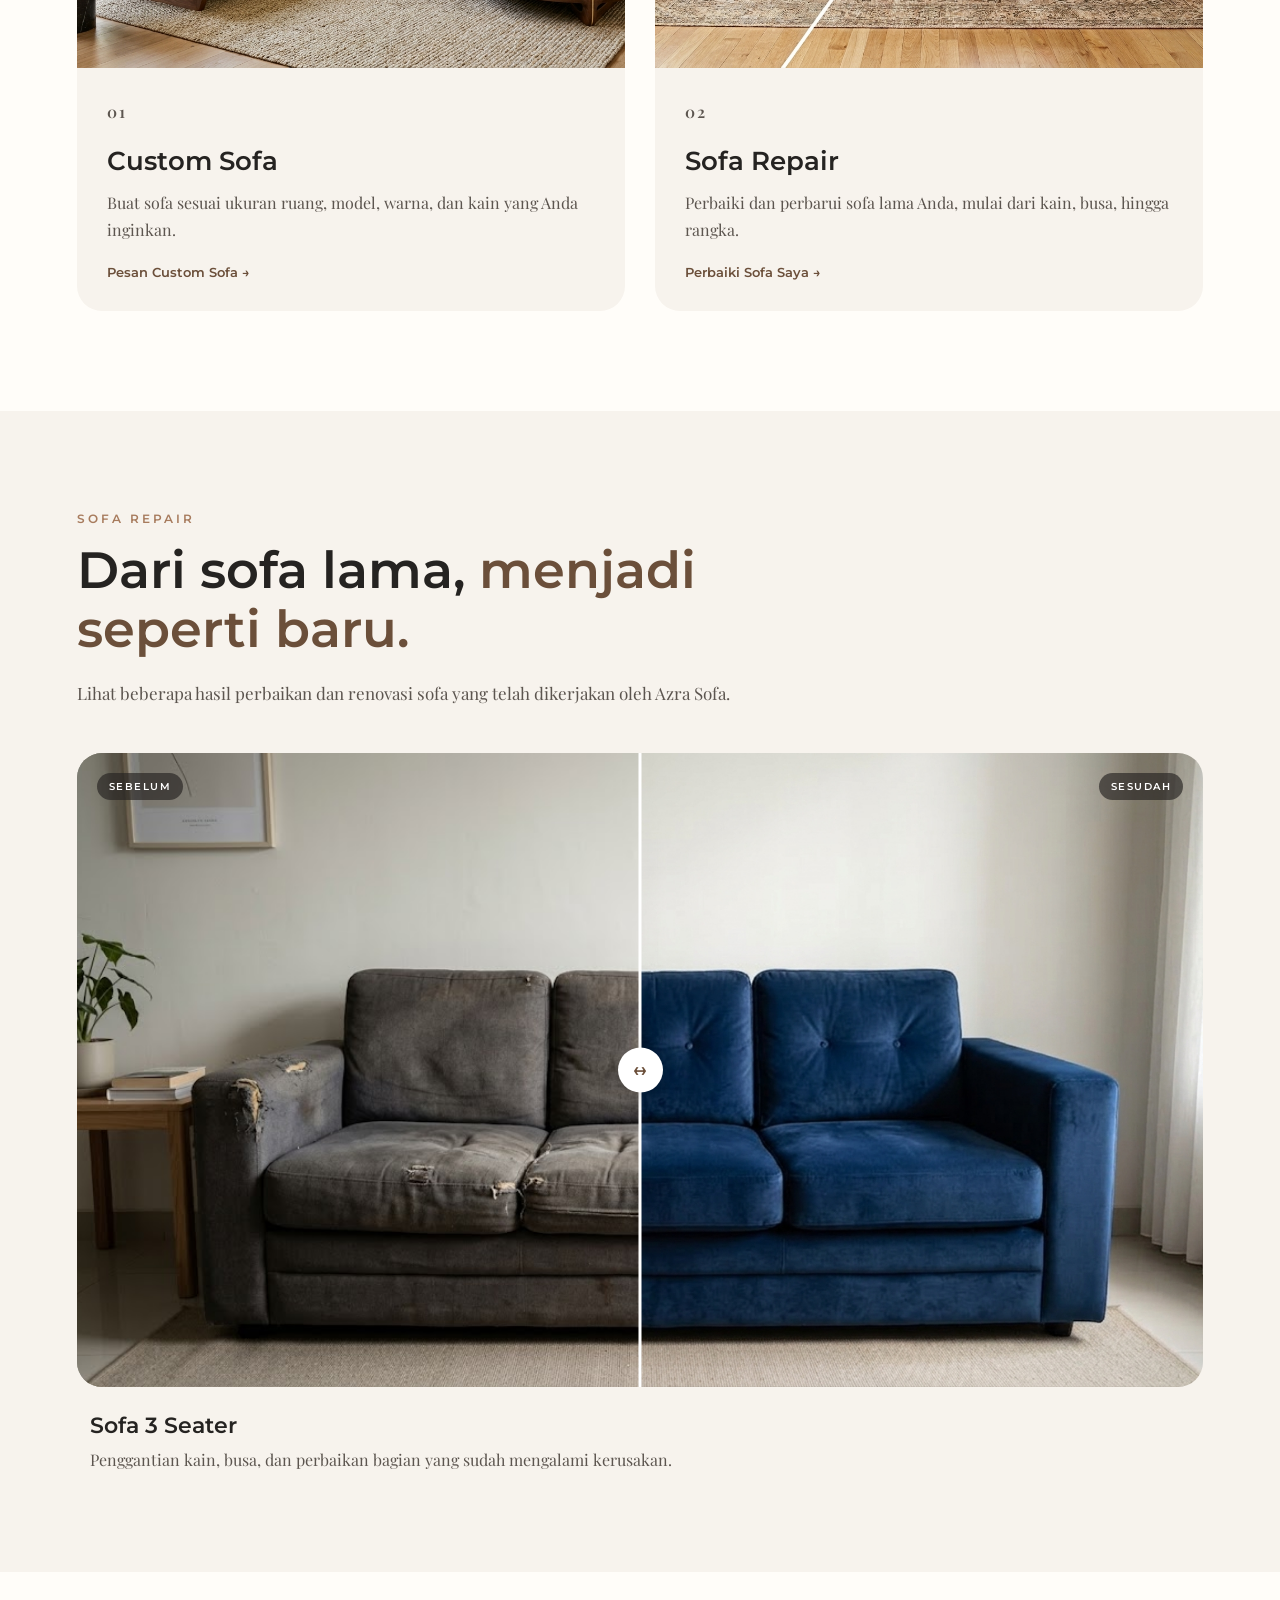
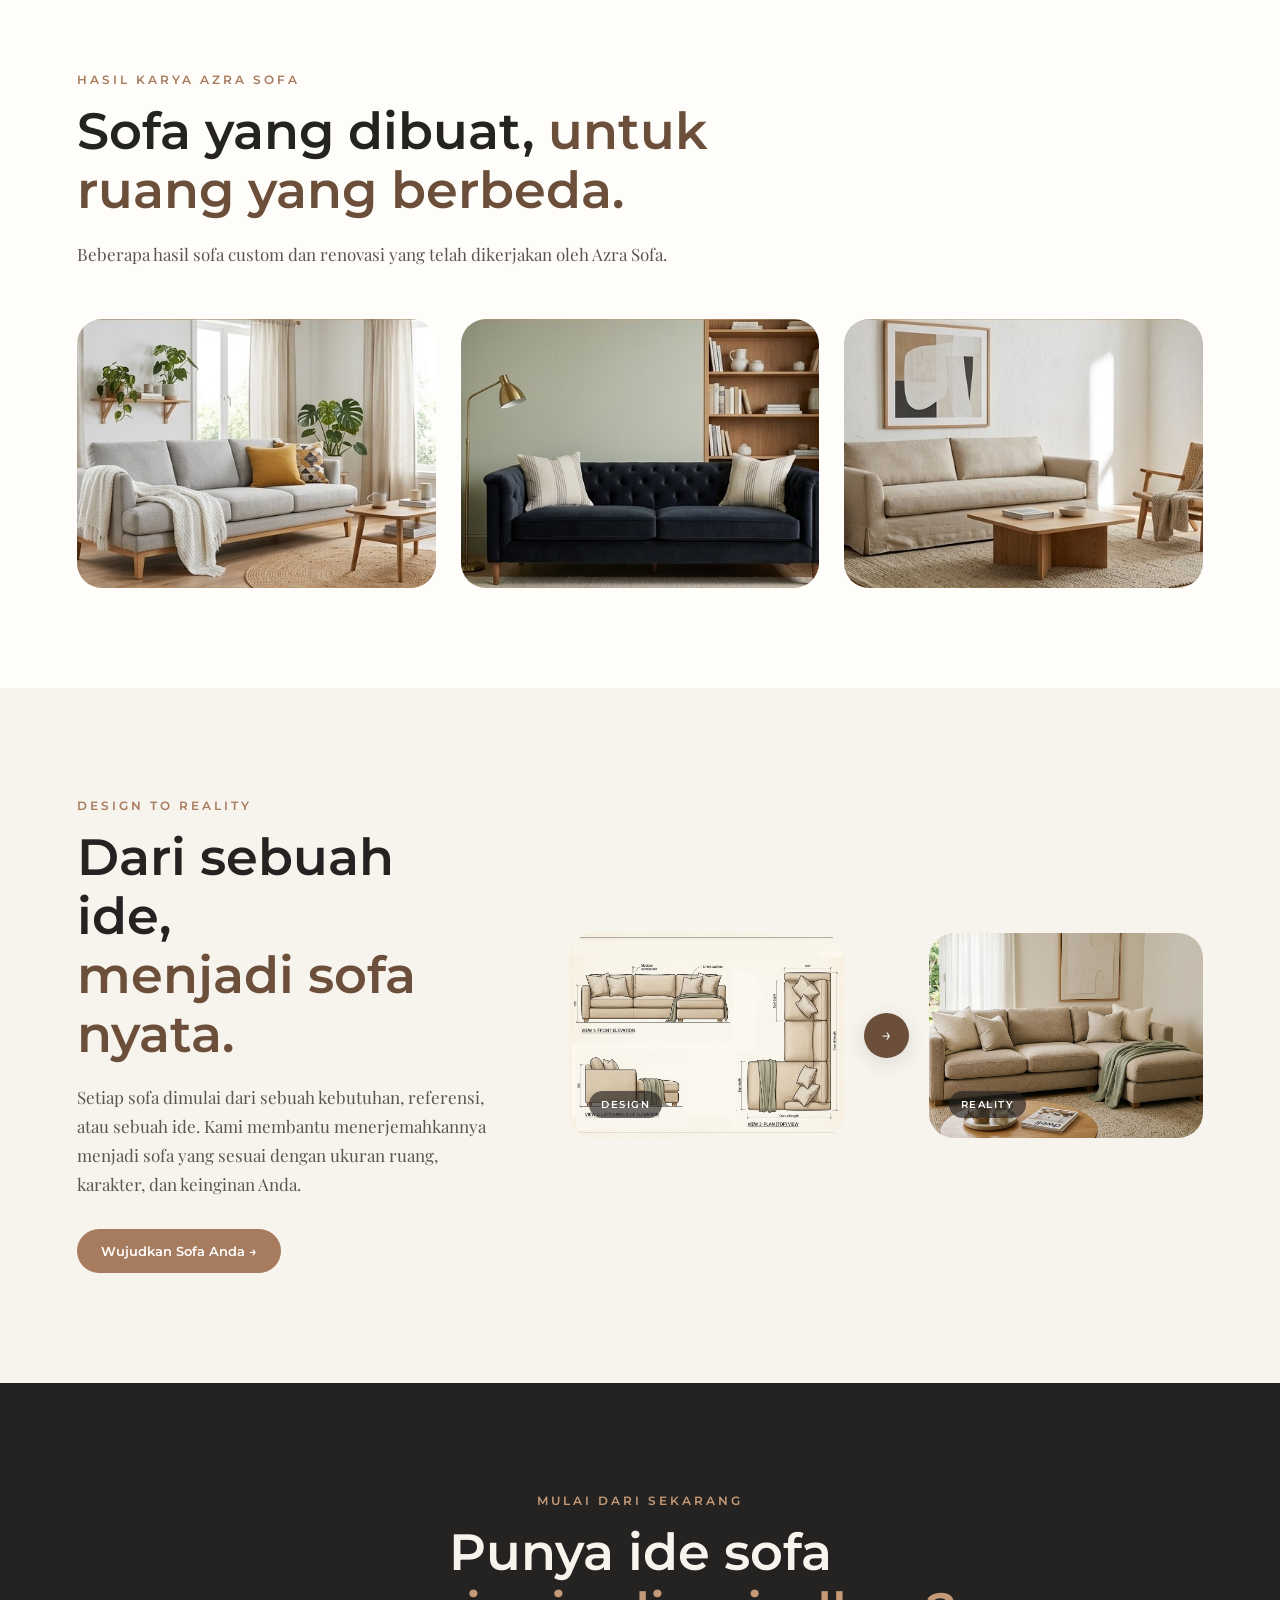
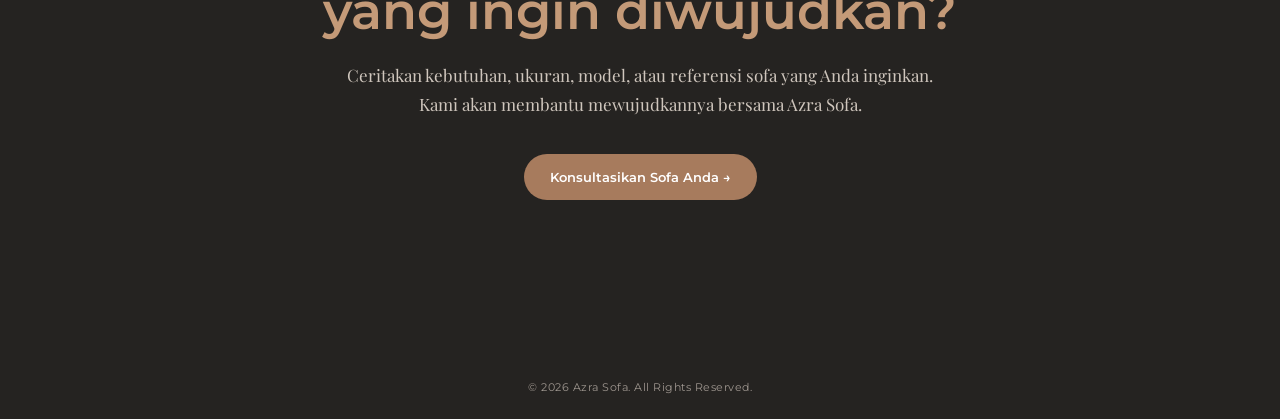
==== commit 8e42d7c3: "Update Navbar Menu" ====
--- a/index.html
+++ b/index.html
@@ -26,18 +26,18 @@
 
         <div class="nav-menu">
 
-            <a href="index.html">Home</a>
-
-            <a href="custom.html">Custom Sofa</a>
-
-            <a href="repair.html">Reparasi Sofa</a>
+            <a href="index.html">Beranda</a>
+
+            <a href="custom.html">Sofa Custom</a>
+
+            <a href="repair.html">Reparasi</a>
 
             <a href="gallery.html">Galeri</a>
 
             <a href="about.html">Tentang Kami</a>
 
             <a href="contact.html" class="btn-konsultasi">
-                Konsultasi
+                Konsultasi Gratis
             </a>
 
         </div>
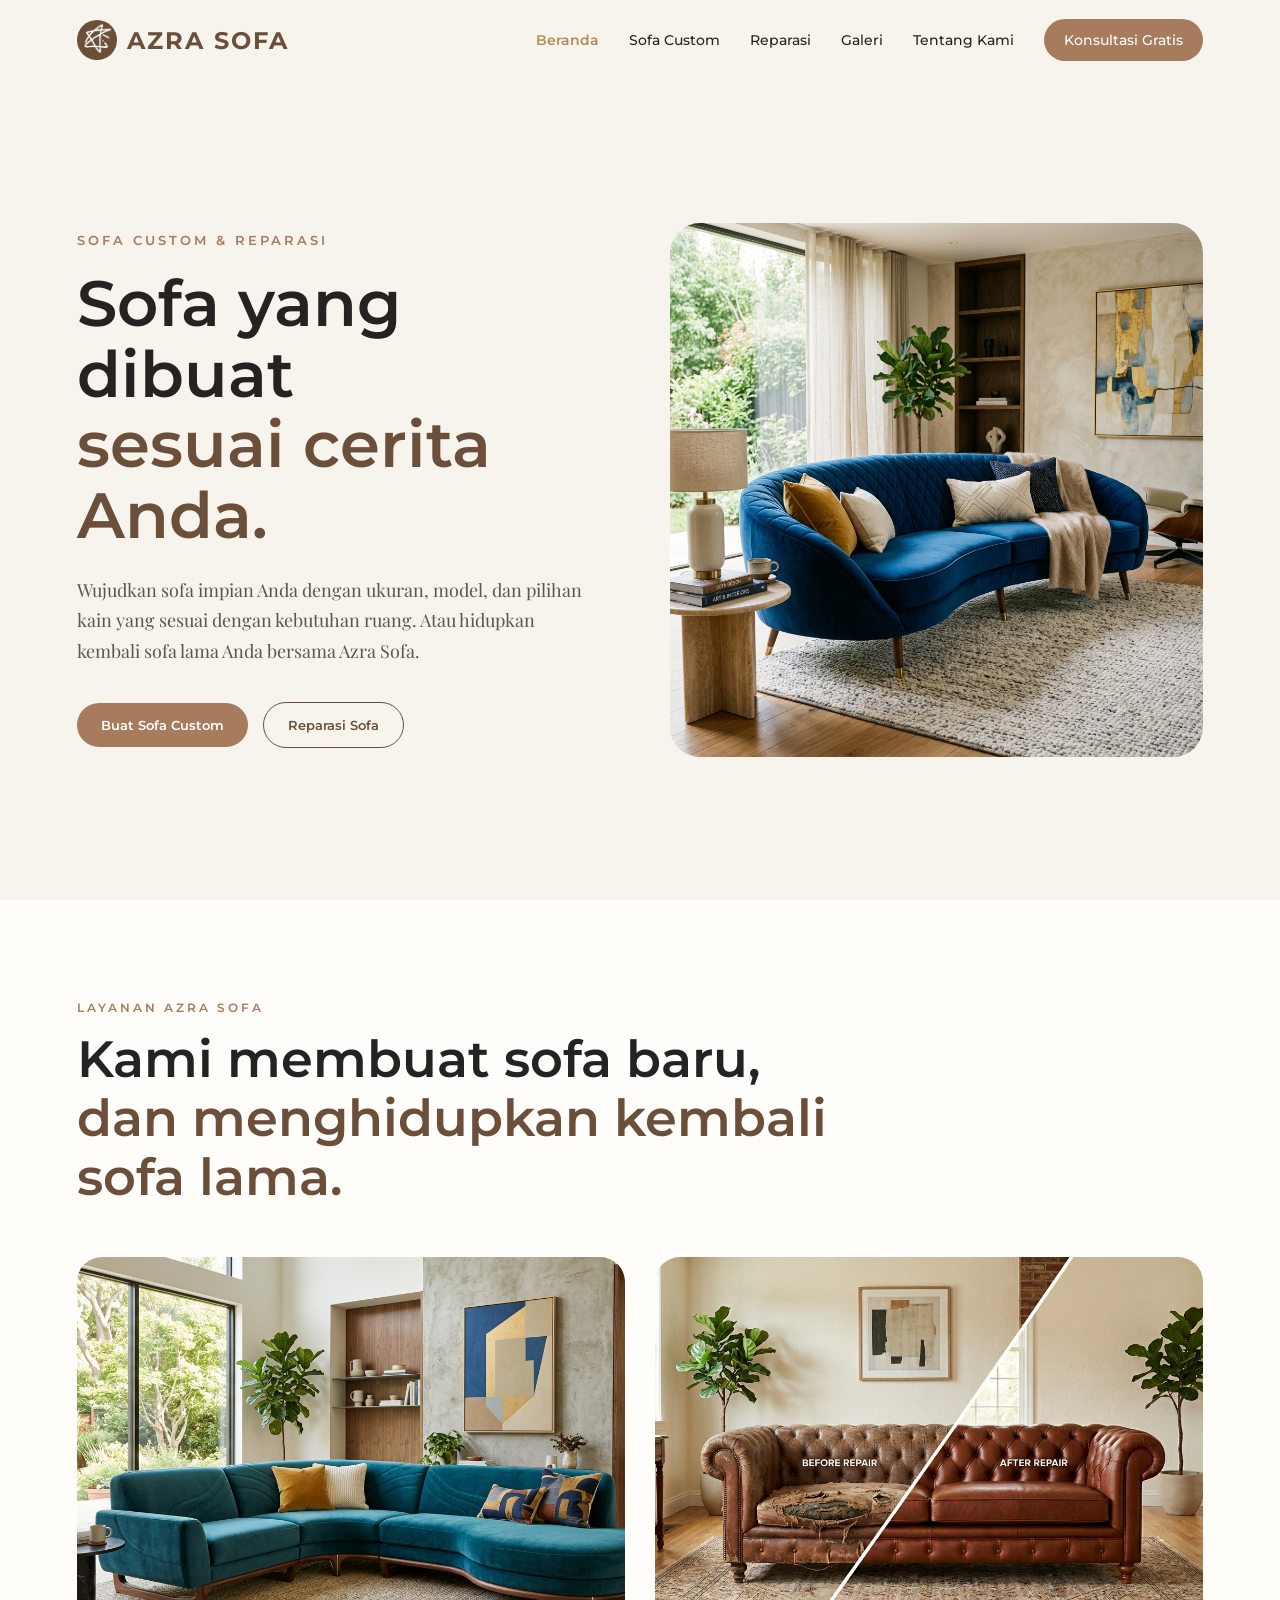
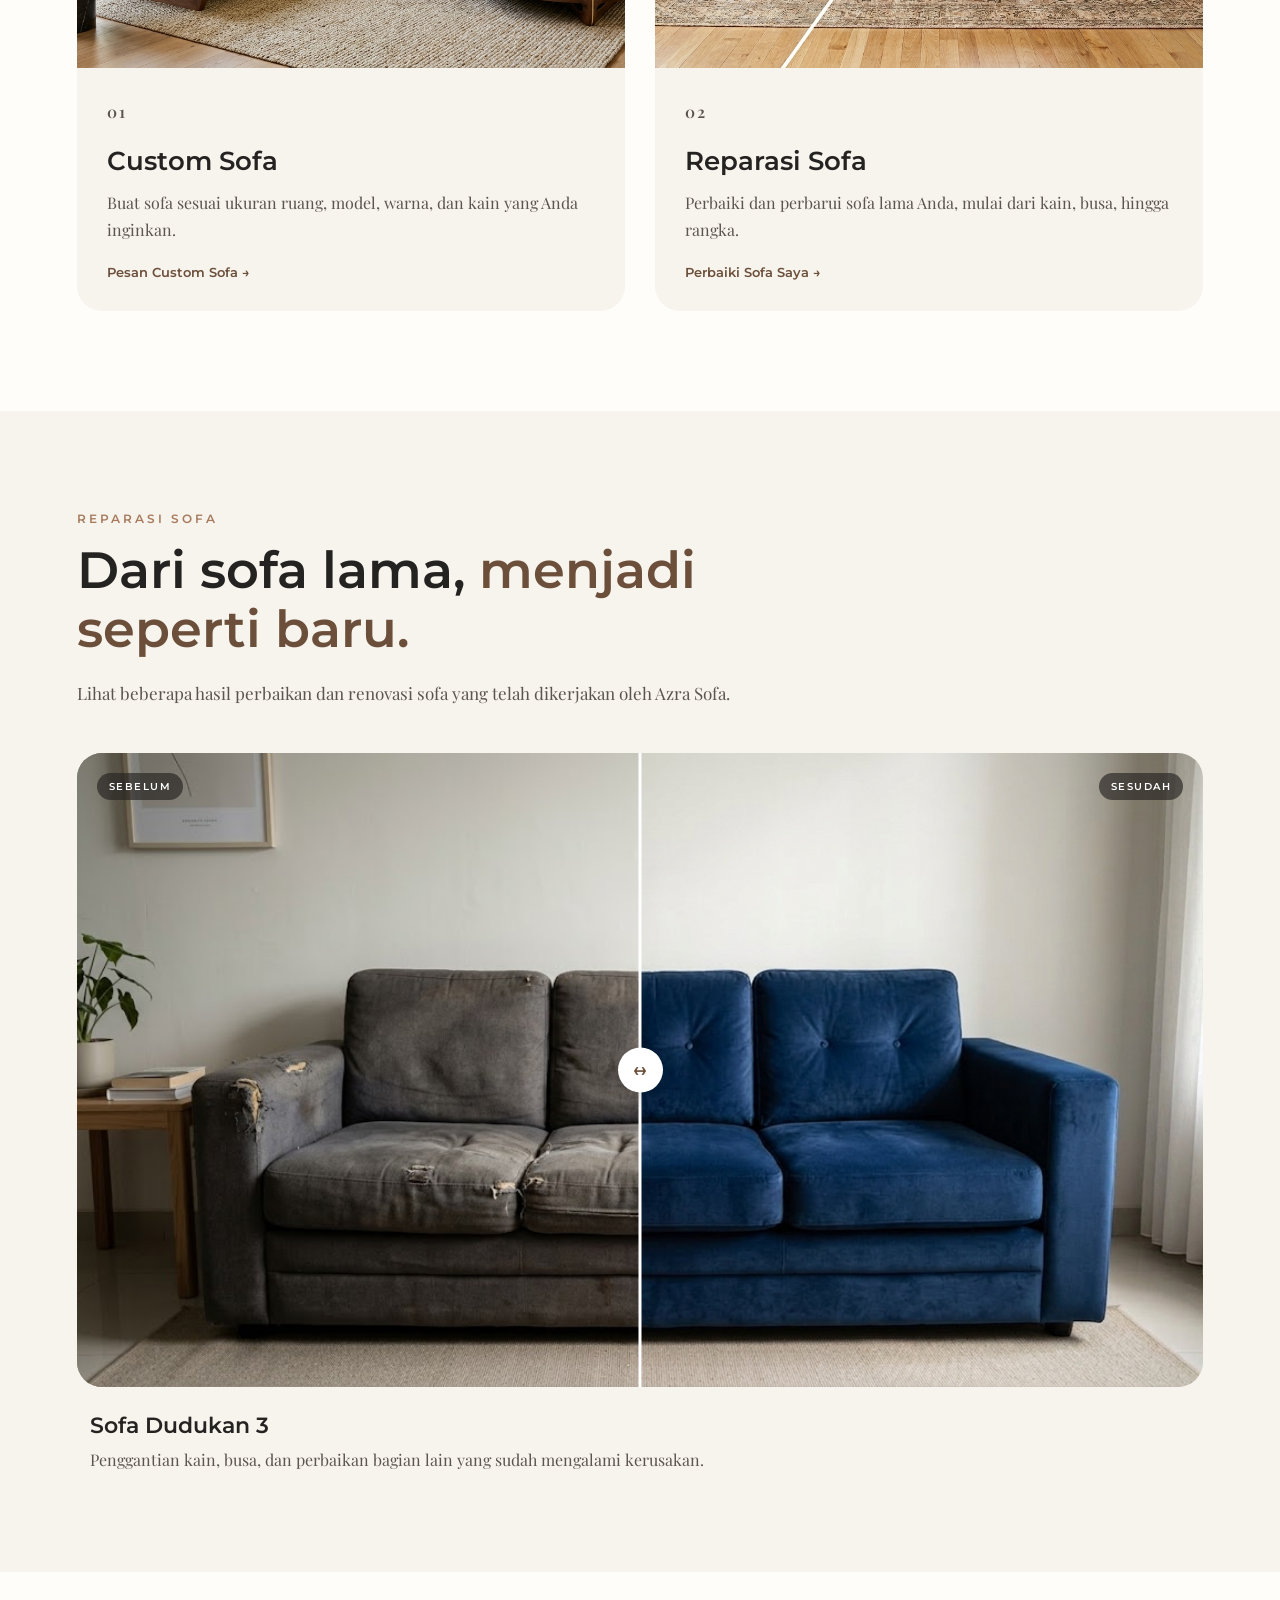
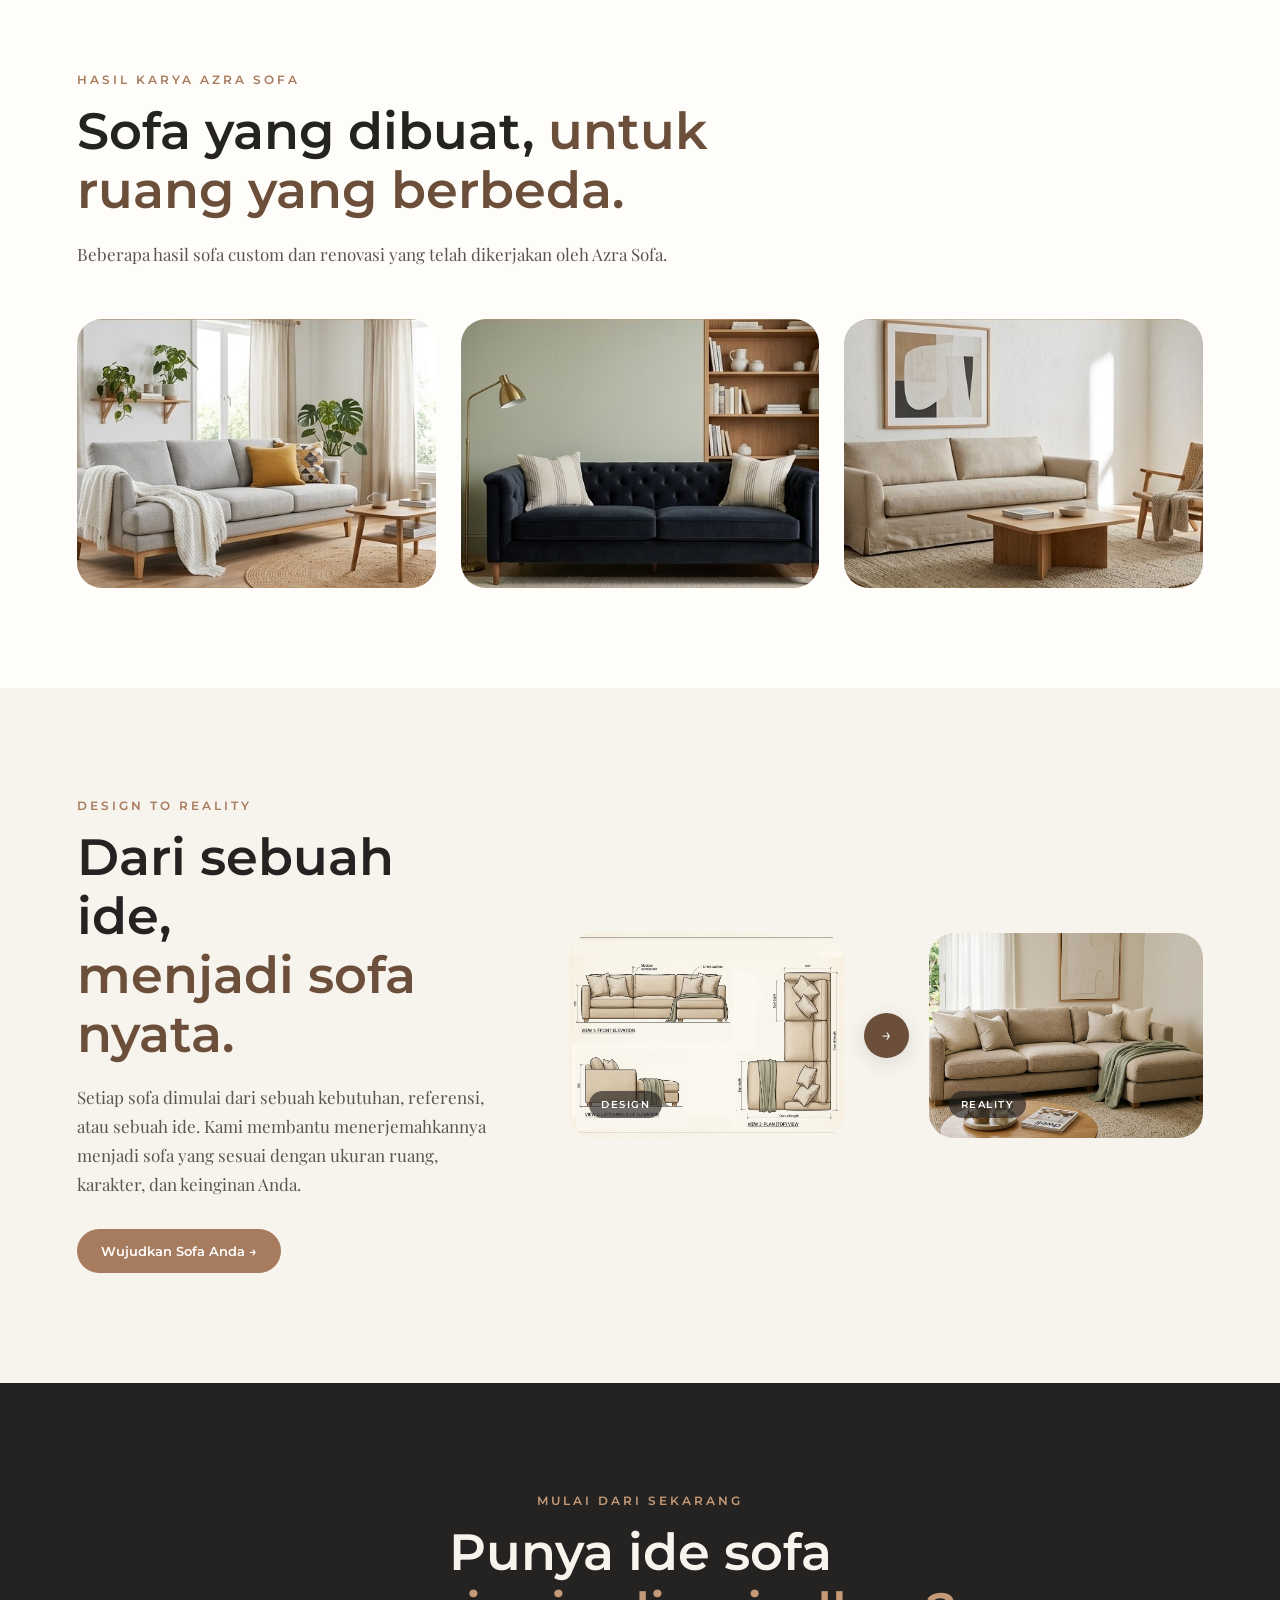
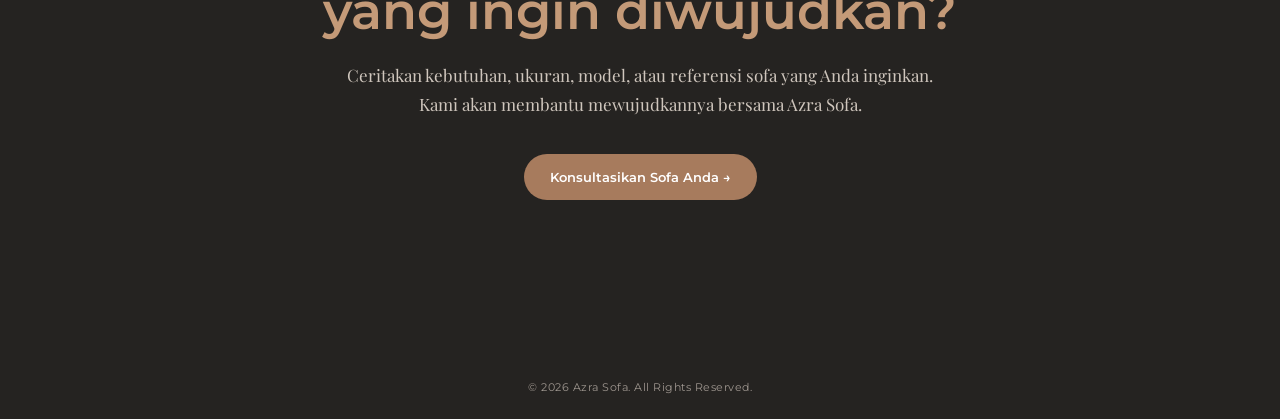
==== commit da15509c: "Update content text" ====
--- a/index.html
+++ b/index.html
@@ -58,7 +58,7 @@
 
         <div class="hero-content">
 
-            <p class="hero-subtitle">CUSTOM SOFA & SOFA REPAIR</p>
+            <p class="hero-subtitle">SOFA CUSTOM & REPARASI</p>
 
             <h1>
                 Sofa yang dibuat
@@ -73,7 +73,7 @@
 
             <div class="hero-buttons">
                 <a href="custom.html" class="btn-primary">Buat Sofa Custom</a>
-                <a href="repair.html" class="btn-secondary">Perbaiki Sofa</a>
+                <a href="repair.html" class="btn-secondary">Reparasi Sofa</a>
             </div>
 
         </div>
@@ -128,7 +128,7 @@
                 <div class="service-content">
                     <p class="service-number">02</p>
 
-                    <h3>Sofa Repair</h3>
+                    <h3>Reparasi Sofa</h3>
 
                     <p>
                         Perbaiki dan perbarui sofa lama Anda,
@@ -151,7 +151,7 @@
 
         <div class="before-after-heading">
 
-            <p class="section-label">SOFA REPAIR</p>
+            <p class="section-label">REPARASI SOFA</p>
 
             <h2>
                 Dari sofa lama,
@@ -202,11 +202,11 @@
 
             <div class="before-after-info">
 
-                <h3>Sofa 3 Seater</h3>
+                <h3>Sofa Dudukan 3</h3>
 
                 <p>
                     Penggantian kain, busa, dan perbaikan bagian
-                    yang sudah mengalami kerusakan.
+                    lain yang sudah mengalami kerusakan.
                 </p>
 
             </div>
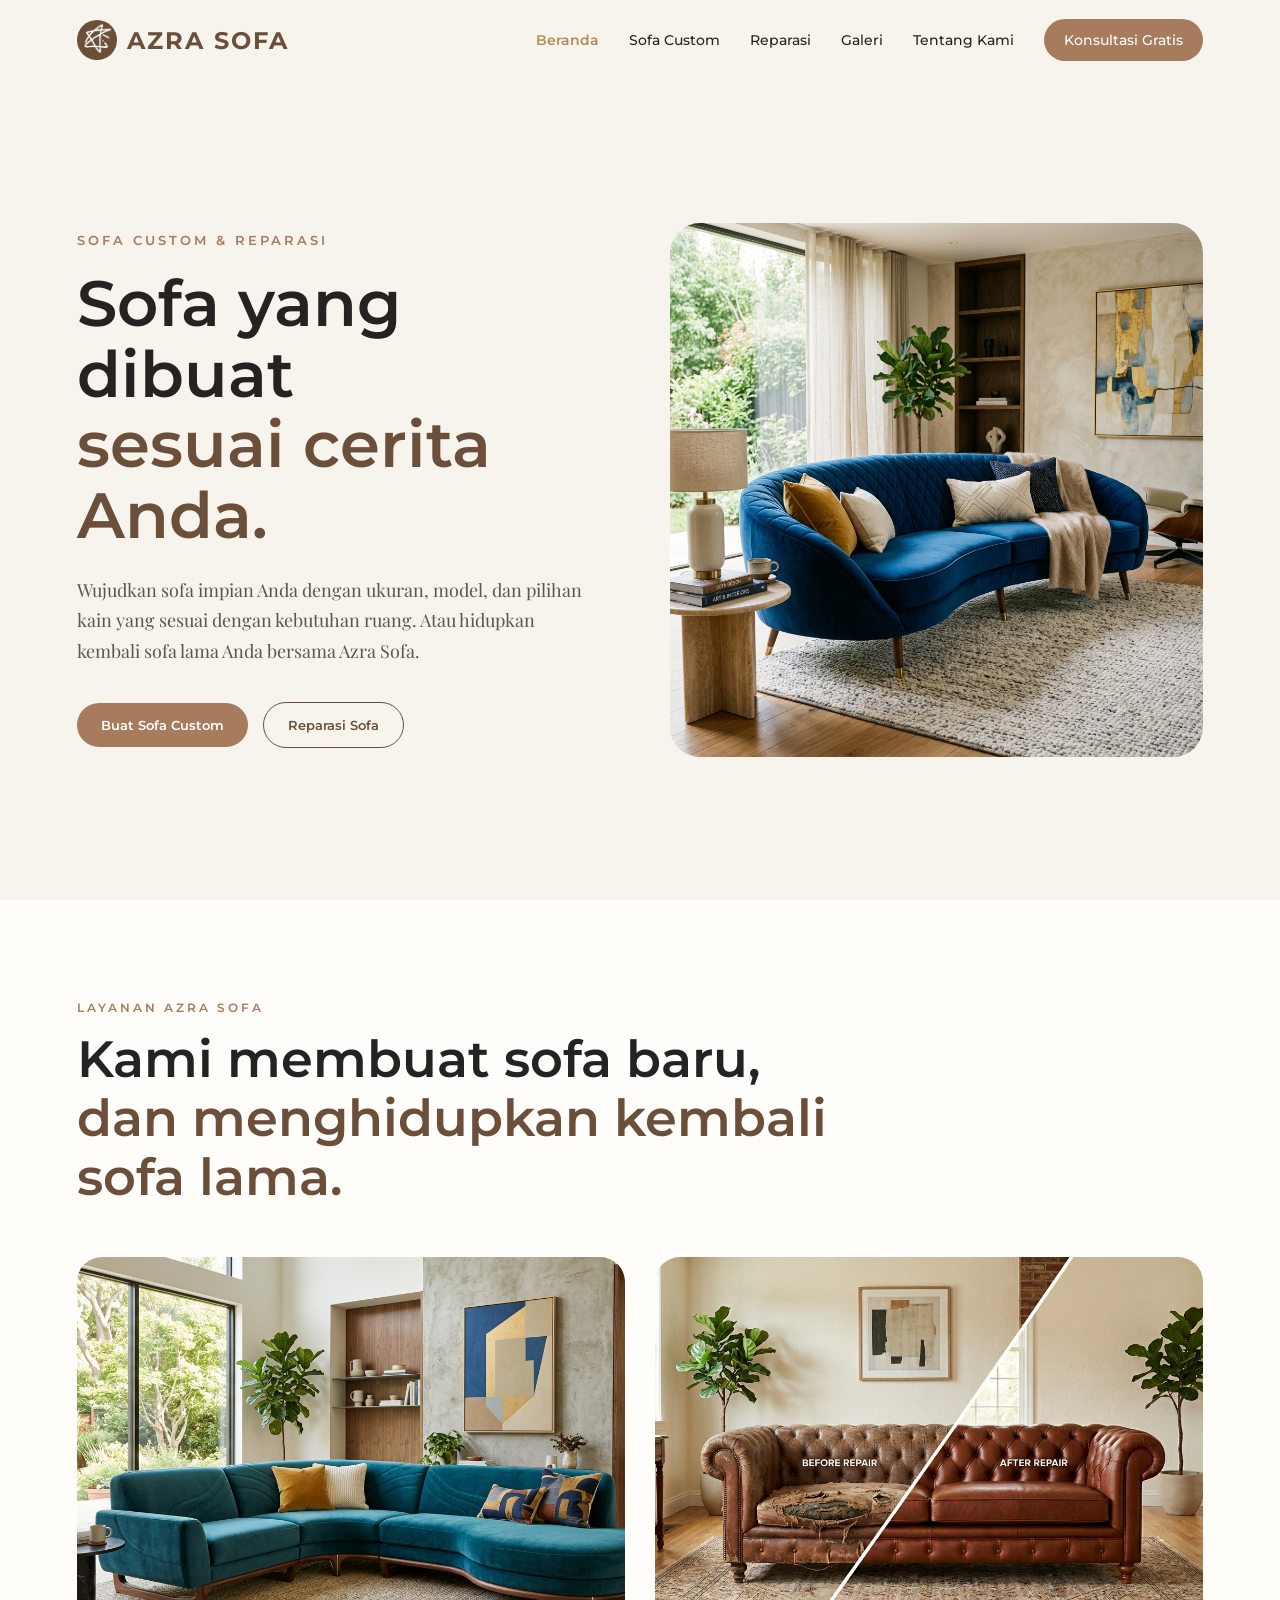
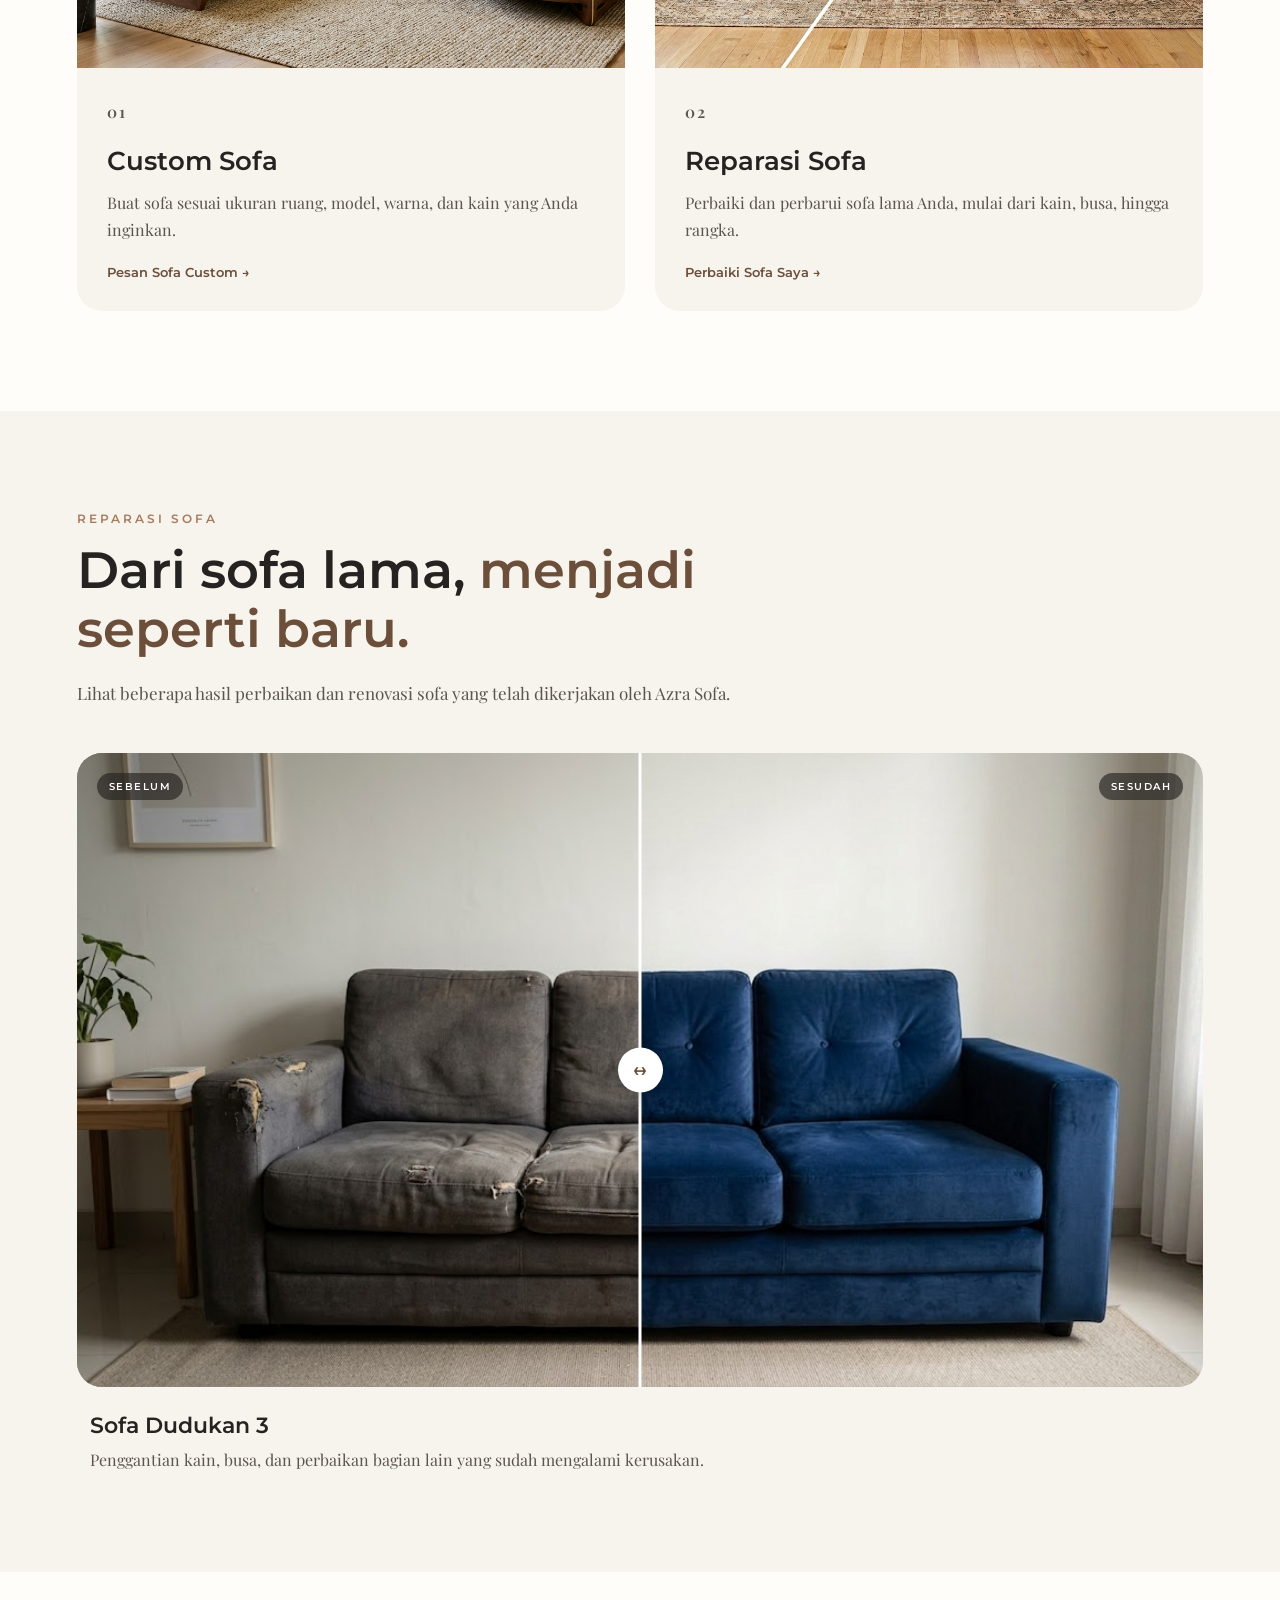
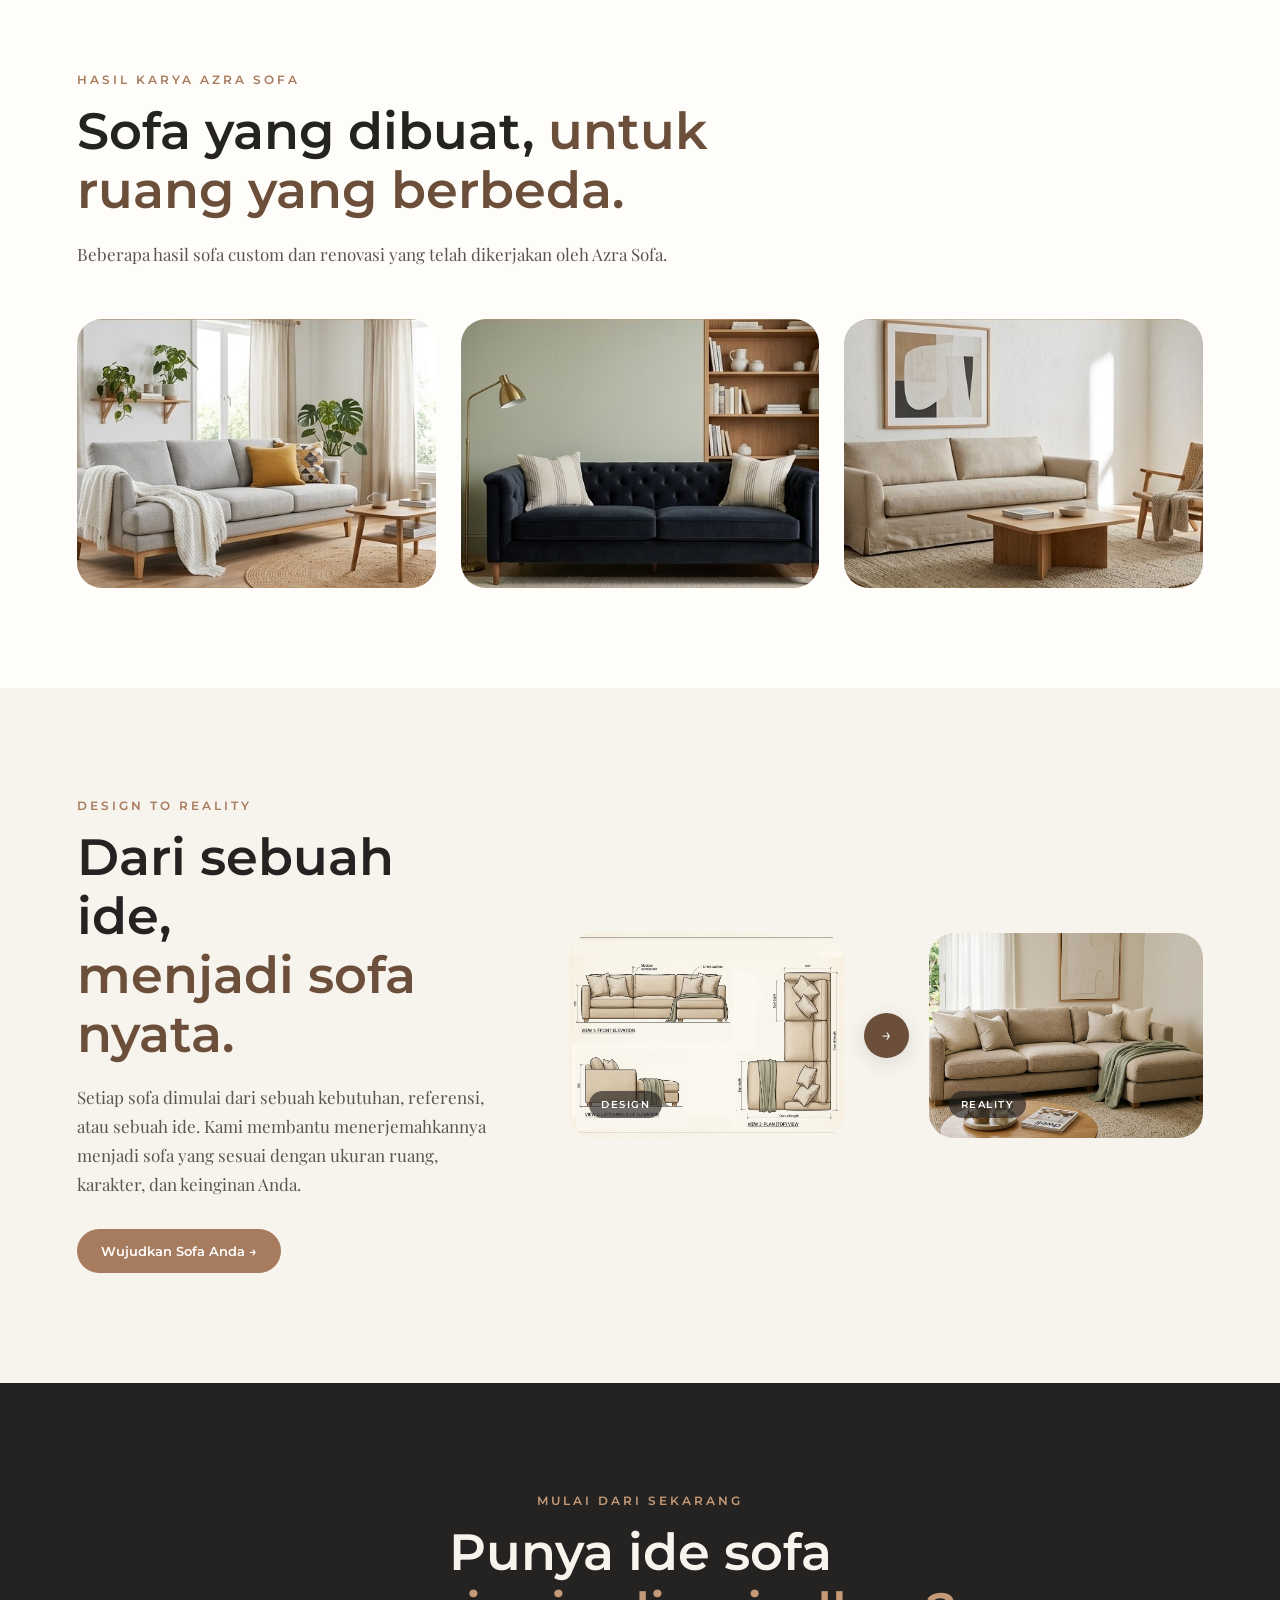
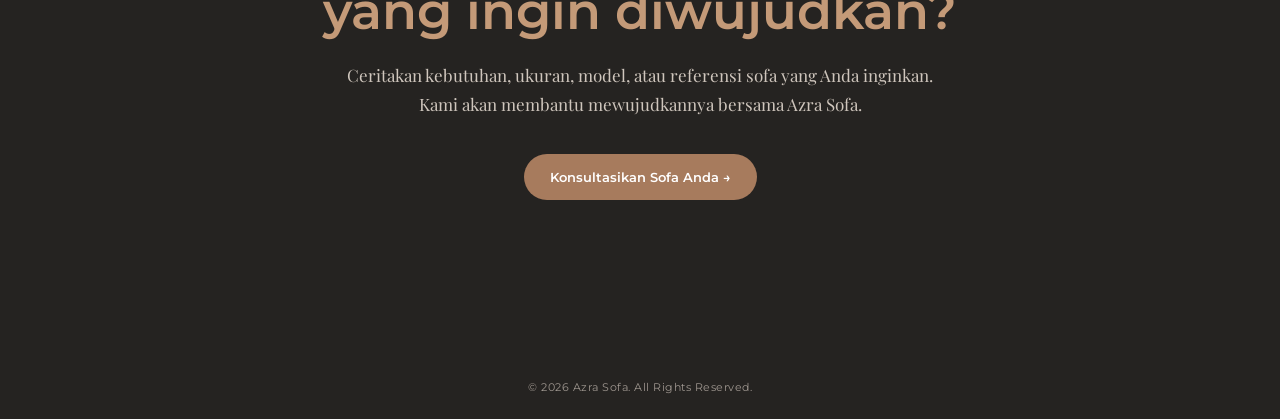
==== commit 780d5da8: "Update content text" ====
--- a/index.html
+++ b/index.html
@@ -115,7 +115,7 @@
                         warna, dan kain yang Anda inginkan.
                     </p>
 
-                    <a href="custom.html">Pesan Custom Sofa →</a>
+                    <a href="custom.html">Pesan Sofa Custom →</a>
                 </div>
             </div>
 
